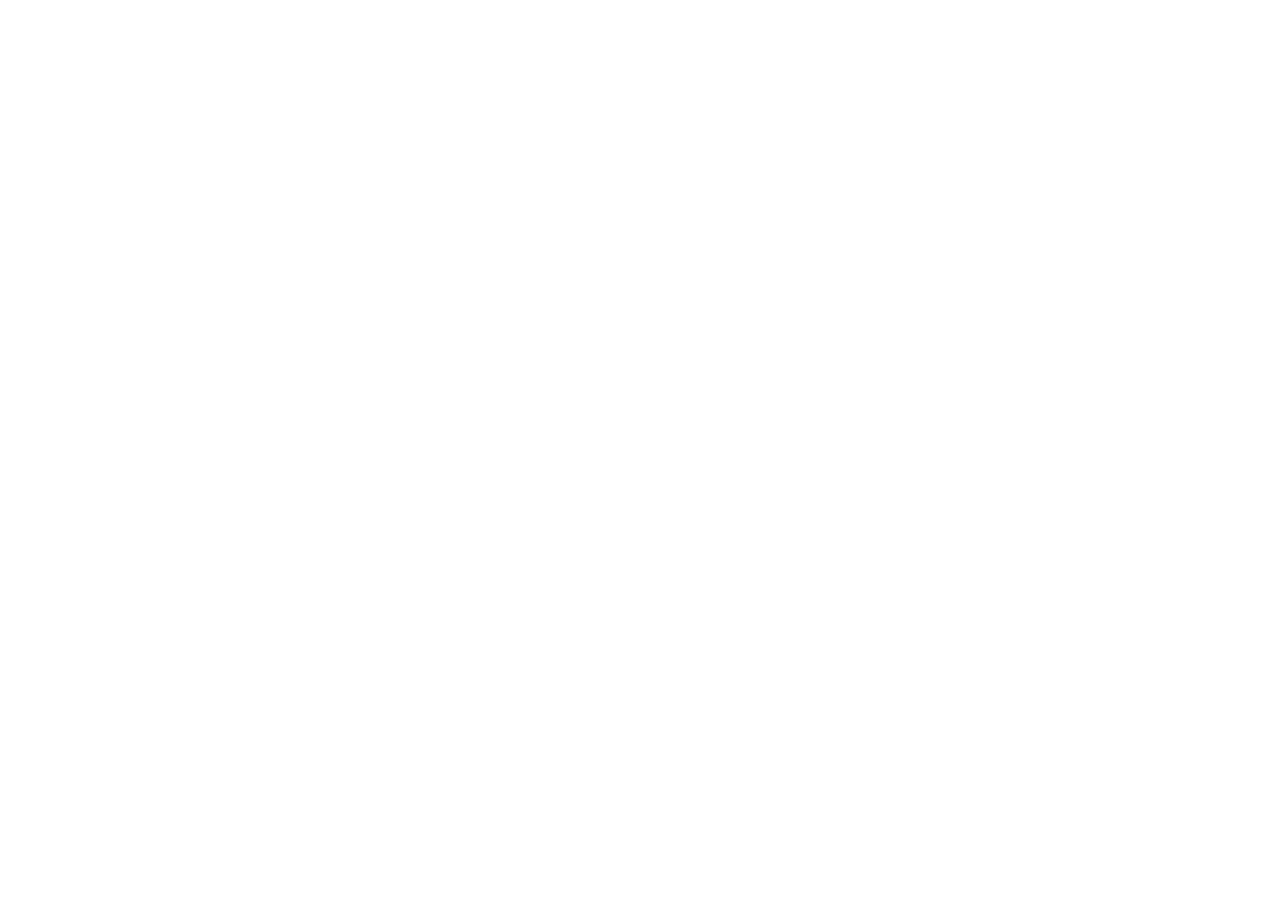
==== index.html @ 4e615907 "init projet" ====
<!DOCTYPE html>
<html lang="en">
<head>
    <meta charset="UTF-8">
    <meta http-equiv="X-UA-Compatible" content="IE=edge">
    <meta name="viewport" content="width=device-width, initial-scale=1.0">
    <title>Document</title>
</head>
<body>
    
</body>
</html>
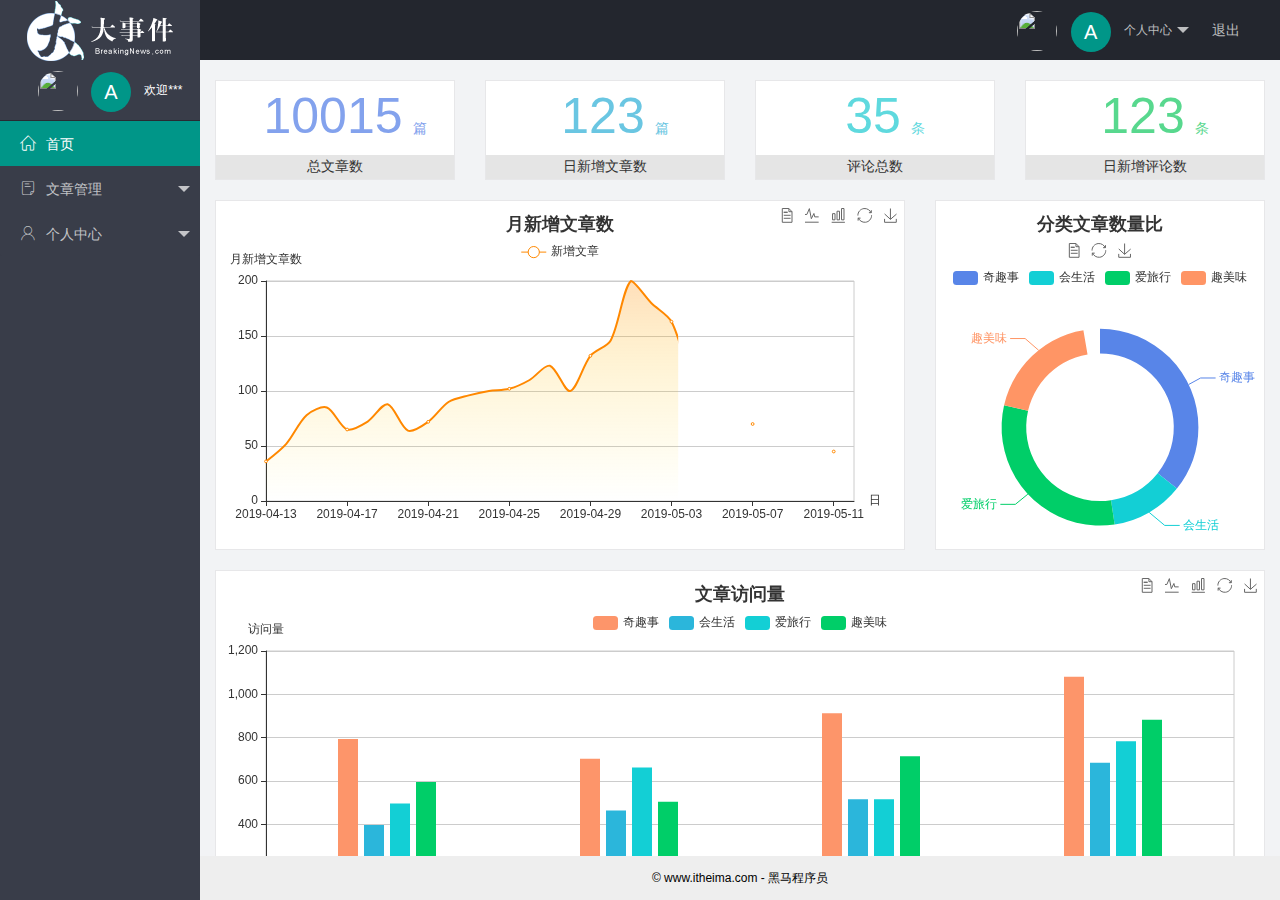
==== commit 526963a8: "完成了主页功能的开发" ====
--- a/index.html
+++ b/index.html
@@ -1,12 +1,103 @@
 <!DOCTYPE html>
 <html lang="en">
+
 <head>
     <meta charset="UTF-8">
     <meta http-equiv="X-UA-Compatible" content="IE=edge">
     <meta name="viewport" content="width=device-width, initial-scale=1.0">
-    <title>Document</title>
+    <title>后台主页</title>
+    <link rel="stylesheet" href="./素材/assets/lib/layui/css/layui.css">
+    <link rel="stylesheet" href="./素材/assets/fonts/iconfont.css">
+    <link rel="stylesheet" href="./素材/assets/css/index.css">
 </head>
+
 <body>
-    
+    <div class="layui-layout layui-layout-admin">
+        <div class="layui-header">
+            <div class="layui-logo layui-hide-xs layui-bg-black">
+                <img src="./素材/assets/images/logo.png" alt="">
+            </div>
+            <!-- 头部区域（可配合layui 已有的水平导航） -->
+            <ul class="layui-nav layui-layout-left">
+                <!-- 移动端显示 -->
+                <li class="layui-nav-item layui-show-xs-inline-block layui-hide-sm" lay-header-event="menuLeft">
+                    <i class="layui-icon layui-icon-spread-left"></i>
+                </li>
+
+            </ul>
+            <ul class="layui-nav layui-layout-right">
+                <li class="layui-nav-item layui-hide layui-show-md-inline-block">
+
+                    <a href="javascript:;" class="username">
+                        <img src="http://c.hiphotos.baidu.com/image/pic/item/9c16fdfaaf51f3de1e296fa390eef01f3b29795a.jpg"
+                            class="layui-nav-img" />
+                            <span class="text-avatar">A</span>
+                        个人中心
+                    </a>
+                    <dl class="layui-nav-child">
+                        <dd><a href="">基本资料</a></dd>
+                        <dd><a href="">更换头像</a></dd>
+                        <dd><a href="">重置密码</a></dd>
+                    </dl>
+                </li>
+                <li class="layui-nav-item" lay-header-event="menuRight" lay-unselect>
+                    <a href="javascript:;" id="btnLogout">
+                        退出
+                    </a>
+                </li>
+            </ul>
+        </div>
+
+        <div class="layui-side layui-bg-black">
+            <div class="layui-side-scroll">
+
+                <div  class="username">
+                    <img src="http://c.hiphotos.baidu.com/image/pic/item/9c16fdfaaf51f3de1e296fa390eef01f3b29795a.jpg"
+                        class="layui-nav-img" />
+                        <span class="text-avatar">A</span>
+                   <span id="welcome">欢迎***</span>
+                </div>
+                <!-- 左侧导航区域（可配合layui已有的垂直导航） -->
+                <ul class="layui-nav layui-nav-tree" lay-shrink="all">
+                    <li class="layui-nav-item layui-this"><a href="./素材/home/dashboard.html" target="fm"> <span
+                                class="iconfont icon-home"></span>首页</a></li>
+                    <li class="layui-nav-item ">
+                        <a class="" href="javascript:;"><span class="iconfont icon-16"></span>文章管理</a>
+                        <dl class="layui-nav-child">
+                            <dd><a href="javascript:;"><i class="layui-icon layui-icon-app"></i>文章类别</a></dd>
+                            <dd><a href="javascript:;"><i class="layui-icon layui-icon-app"></i>文章列表</a></dd>
+                            <dd><a href="javascript:;"><i class="layui-icon layui-icon-app"></i>发表文章</a></dd>
+                        </dl>
+                    </li>
+                    <li class="layui-nav-item">
+                        <a href="javascript:;"> <span class="iconfont icon-user"></span>个人中心</a>
+                        <dl class="layui-nav-child">
+                            <dd><a href="javascript:;"><i class="layui-icon layui-icon-app"></i>基本资料</a></dd>
+                            <dd><a href="javascript:;"><i class="layui-icon layui-icon-app"></i>更换头像</a></dd>
+                            <dd><a href="javascript:;"><i class="layui-icon layui-icon-app"></i>重置密码</a></dd>
+                        </dl>
+                    </li>
+
+
+                </ul>
+            </div>
+        </div>
+
+        <div class="layui-body">
+            <!-- 内容主体区域 -->
+            <iframe name="fm" src="./素材/home/dashboard.html" frameborder="0"></iframe>
+        </div>
+
+        <div class="layui-footer">
+            <!-- 底部固定区域 -->
+            © www.itheima.com - 黑马程序员
+        </div>
+    </div>
+
+    <script src="./素材/assets/lib/layui/layui.all.js"></script>
+    <script src="./素材/assets/lib/jquery.js"></script>
+    <script src="./素材/assets/js/baseAPI.js"></script>
+    <script src="./素材/assets/js/index.js"></script>
 </body>
+
 </html>--- a/素材/assets/lib/layui/css/layui.css
+++ b/素材/assets/lib/layui/css/layui.css
@@ -0,0 +1,2 @@
+/** layui-v2.5.5 MIT License By https://www.layui.com */
+ .layui-inline,img{display:inline-block;vertical-align:middle}h1,h2,h3,h4,h5,h6{font-weight:400}.layui-edge,.layui-header,.layui-inline,.layui-main{position:relative}.layui-body,.layui-edge,.layui-elip{overflow:hidden}.layui-btn,.layui-edge,.layui-inline,img{vertical-align:middle}.layui-btn,.layui-disabled,.layui-icon,.layui-unselect{-moz-user-select:none;-webkit-user-select:none;-ms-user-select:none}.layui-elip,.layui-form-checkbox span,.layui-form-pane .layui-form-label{text-overflow:ellipsis;white-space:nowrap}.layui-breadcrumb,.layui-tree-btnGroup{visibility:hidden}blockquote,body,button,dd,div,dl,dt,form,h1,h2,h3,h4,h5,h6,input,li,ol,p,pre,td,textarea,th,ul{margin:0;padding:0;-webkit-tap-highlight-color:rgba(0,0,0,0)}a:active,a:hover{outline:0}img{border:none}li{list-style:none}table{border-collapse:collapse;border-spacing:0}h4,h5,h6{font-size:100%}button,input,optgroup,option,select,textarea{font-family:inherit;font-size:inherit;font-style:inherit;font-weight:inherit;outline:0}pre{white-space:pre-wrap;white-space:-moz-pre-wrap;white-space:-pre-wrap;white-space:-o-pre-wrap;word-wrap:break-word}body{line-height:24px;font:14px Helvetica Neue,Helvetica,PingFang SC,Tahoma,Arial,sans-serif}hr{height:1px;margin:10px 0;border:0;clear:both}a{color:#333;text-decoration:none}a:hover{color:#777}a cite{font-style:normal;*cursor:pointer}.layui-border-box,.layui-border-box *{box-sizing:border-box}.layui-box,.layui-box *{box-sizing:content-box}.layui-clear{clear:both;*zoom:1}.layui-clear:after{content:'\20';clear:both;*zoom:1;display:block;height:0}.layui-inline{*display:inline;*zoom:1}.layui-edge{display:inline-block;width:0;height:0;border-width:6px;border-style:dashed;border-color:transparent}.layui-edge-top{top:-4px;border-bottom-color:#999;border-bottom-style:solid}.layui-edge-right{border-left-color:#999;border-left-style:solid}.layui-edge-bottom{top:2px;border-top-color:#999;border-top-style:solid}.layui-edge-left{border-right-color:#999;border-right-style:solid}.layui-disabled,.layui-disabled:hover{color:#d2d2d2!important;cursor:not-allowed!important}.layui-circle{border-radius:100%}.layui-show{display:block!important}.layui-hide{display:none!important}@font-face{font-family:layui-icon;src:url(../font/iconfont.eot?v=250);src:url(../font/iconfont.eot?v=250#iefix) format('embedded-opentype'),url(../font/iconfont.woff2?v=250) format('woff2'),url(../font/iconfont.woff?v=250) format('woff'),url(../font/iconfont.ttf?v=250) format('truetype'),url(../font/iconfont.svg?v=250#layui-icon) format('svg')}.layui-icon{font-family:layui-icon!important;font-size:16px;font-style:normal;-webkit-font-smoothing:antialiased;-moz-osx-font-smoothing:grayscale}.layui-icon-reply-fill:before{content:"\e611"}.layui-icon-set-fill:before{content:"\e614"}.layui-icon-menu-fill:before{content:"\e60f"}.layui-icon-search:before{content:"\e615"}.layui-icon-share:before{content:"\e641"}.layui-icon-set-sm:before{content:"\e620"}.layui-icon-engine:before{content:"\e628"}.layui-icon-close:before{content:"\1006"}.layui-icon-close-fill:before{content:"\1007"}.layui-icon-chart-screen:before{content:"\e629"}.layui-icon-star:before{content:"\e600"}.layui-icon-circle-dot:before{content:"\e617"}.layui-icon-chat:before{content:"\e606"}.layui-icon-release:before{content:"\e609"}.layui-icon-list:before{content:"\e60a"}.layui-icon-chart:before{content:"\e62c"}.layui-icon-ok-circle:before{content:"\1005"}.layui-icon-layim-theme:before{content:"\e61b"}.layui-icon-table:before{content:"\e62d"}.layui-icon-right:before{content:"\e602"}.layui-icon-left:before{content:"\e603"}.layui-icon-cart-simple:before{content:"\e698"}.layui-icon-face-cry:before{content:"\e69c"}.layui-icon-face-smile:before{content:"\e6af"}.layui-icon-survey:before{content:"\e6b2"}.layui-icon-tree:before{content:"\e62e"}.layui-icon-upload-circle:before{content:"\e62f"}.layui-icon-add-circle:before{content:"\e61f"}.layui-icon-download-circle:before{content:"\e601"}.layui-icon-templeate-1:before{content:"\e630"}.layui-icon-util:before{content:"\e631"}.layui-icon-face-surprised:before{content:"\e664"}.layui-icon-edit:before{content:"\e642"}.layui-icon-speaker:before{content:"\e645"}.layui-icon-down:before{content:"\e61a"}.layui-icon-file:before{content:"\e621"}.layui-icon-layouts:before{content:"\e632"}.layui-icon-rate-half:before{content:"\e6c9"}.layui-icon-add-circle-fine:before{content:"\e608"}.layui-icon-prev-circle:before{content:"\e633"}.layui-icon-read:before{content:"\e705"}.layui-icon-404:before{content:"\e61c"}.layui-icon-carousel:before{content:"\e634"}.layui-icon-help:before{content:"\e607"}.layui-icon-code-circle:before{content:"\e635"}.layui-icon-water:before{content:"\e636"}.layui-icon-username:before{content:"\e66f"}.layui-icon-find-fill:before{content:"\e670"}.layui-icon-about:before{content:"\e60b"}.layui-icon-location:before{content:"\e715"}.layui-icon-up:before{content:"\e619"}.layui-icon-pause:before{content:"\e651"}.layui-icon-date:before{content:"\e637"}.layui-icon-layim-uploadfile:before{content:"\e61d"}.layui-icon-delete:before{content:"\e640"}.layui-icon-play:before{content:"\e652"}.layui-icon-top:before{content:"\e604"}.layui-icon-friends:before{content:"\e612"}.layui-icon-refresh-3:before{content:"\e9aa"}.layui-icon-ok:before{content:"\e605"}.layui-icon-layer:before{content:"\e638"}.layui-icon-face-smile-fine:before{content:"\e60c"}.layui-icon-dollar:before{content:"\e659"}.layui-icon-group:before{content:"\e613"}.layui-icon-layim-download:before{content:"\e61e"}.layui-icon-picture-fine:before{content:"\e60d"}.layui-icon-link:before{content:"\e64c"}.layui-icon-diamond:before{content:"\e735"}.layui-icon-log:before{content:"\e60e"}.layui-icon-rate-solid:before{content:"\e67a"}.layui-icon-fonts-del:before{content:"\e64f"}.layui-icon-unlink:before{content:"\e64d"}.layui-icon-fonts-clear:before{content:"\e639"}.layui-icon-triangle-r:before{content:"\e623"}.layui-icon-circle:before{content:"\e63f"}.layui-icon-radio:before{content:"\e643"}.layui-icon-align-center:before{content:"\e647"}.layui-icon-align-right:before{content:"\e648"}.layui-icon-align-left:before{content:"\e649"}.layui-icon-loading-1:before{content:"\e63e"}.layui-icon-return:before{content:"\e65c"}.layui-icon-fonts-strong:before{content:"\e62b"}.layui-icon-upload:before{content:"\e67c"}.layui-icon-dialogue:before{content:"\e63a"}.layui-icon-video:before{content:"\e6ed"}.layui-icon-headset:before{content:"\e6fc"}.layui-icon-cellphone-fine:before{content:"\e63b"}.layui-icon-add-1:before{content:"\e654"}.layui-icon-face-smile-b:before{content:"\e650"}.layui-icon-fonts-html:before{content:"\e64b"}.layui-icon-form:before{content:"\e63c"}.layui-icon-cart:before{content:"\e657"}.layui-icon-camera-fill:before{content:"\e65d"}.layui-icon-tabs:before{content:"\e62a"}.layui-icon-fonts-code:before{content:"\e64e"}.layui-icon-fire:before{content:"\e756"}.layui-icon-set:before{content:"\e716"}.layui-icon-fonts-u:before{content:"\e646"}.layui-icon-triangle-d:before{content:"\e625"}.layui-icon-tips:before{content:"\e702"}.layui-icon-picture:before{content:"\e64a"}.layui-icon-more-vertical:before{content:"\e671"}.layui-icon-flag:before{content:"\e66c"}.layui-icon-loading:before{content:"\e63d"}.layui-icon-fonts-i:before{content:"\e644"}.layui-icon-refresh-1:before{content:"\e666"}.layui-icon-rmb:before{content:"\e65e"}.layui-icon-home:before{content:"\e68e"}.layui-icon-user:before{content:"\e770"}.layui-icon-notice:before{content:"\e667"}.layui-icon-login-weibo:before{content:"\e675"}.layui-icon-voice:before{content:"\e688"}.layui-icon-upload-drag:before{content:"\e681"}.layui-icon-login-qq:before{content:"\e676"}.layui-icon-snowflake:before{content:"\e6b1"}.layui-icon-file-b:before{content:"\e655"}.layui-icon-template:before{content:"\e663"}.layui-icon-auz:before{content:"\e672"}.layui-icon-console:before{content:"\e665"}.layui-icon-app:before{content:"\e653"}.layui-icon-prev:before{content:"\e65a"}.layui-icon-website:before{content:"\e7ae"}.layui-icon-next:before{content:"\e65b"}.layui-icon-component:before{content:"\e857"}.layui-icon-more:before{content:"\e65f"}.layui-icon-login-wechat:before{content:"\e677"}.layui-icon-shrink-right:before{content:"\e668"}.layui-icon-spread-left:before{content:"\e66b"}.layui-icon-camera:before{content:"\e660"}.layui-icon-note:before{content:"\e66e"}.layui-icon-refresh:before{content:"\e669"}.layui-icon-female:before{content:"\e661"}.layui-icon-male:before{content:"\e662"}.layui-icon-password:before{content:"\e673"}.layui-icon-senior:before{content:"\e674"}.layui-icon-theme:before{content:"\e66a"}.layui-icon-tread:before{content:"\e6c5"}.layui-icon-praise:before{content:"\e6c6"}.layui-icon-star-fill:before{content:"\e658"}.layui-icon-rate:before{content:"\e67b"}.layui-icon-template-1:before{content:"\e656"}.layui-icon-vercode:before{content:"\e679"}.layui-icon-cellphone:before{content:"\e678"}.layui-icon-screen-full:before{content:"\e622"}.layui-icon-screen-restore:before{content:"\e758"}.layui-icon-cols:before{content:"\e610"}.layui-icon-export:before{content:"\e67d"}.layui-icon-print:before{content:"\e66d"}.layui-icon-slider:before{content:"\e714"}.layui-icon-addition:before{content:"\e624"}.layui-icon-subtraction:before{content:"\e67e"}.layui-icon-service:before{content:"\e626"}.layui-icon-transfer:before{content:"\e691"}.layui-main{width:1140px;margin:0 auto}.layui-header{z-index:1000;height:60px}.layui-header a:hover{transition:all .5s;-webkit-transition:all .5s}.layui-side{position:fixed;left:0;top:0;bottom:0;z-index:999;width:200px;overflow-x:hidden}.layui-side-scroll{position:relative;width:220px;height:100%;overflow-x:hidden}.layui-body{position:absolute;left:200px;right:0;top:0;bottom:0;z-index:998;width:auto;overflow-y:auto;box-sizing:border-box}.layui-layout-body{overflow:hidden}.layui-layout-admin .layui-header{background-color:#23262E}.layui-layout-admin .layui-side{top:60px;width:200px;overflow-x:hidden}.layui-layout-admin .layui-body{position:fixed;top:60px;bottom:44px}.layui-layout-admin .layui-main{width:auto;margin:0 15px}.layui-layout-admin .layui-footer{position:fixed;left:200px;right:0;bottom:0;height:44px;line-height:44px;padding:0 15px;background-color:#eee}.layui-layout-admin .layui-logo{position:absolute;left:0;top:0;width:200px;height:100%;line-height:60px;text-align:center;color:#009688;font-size:16px}.layui-layout-admin .layui-header .layui-nav{background:0 0}.layui-layout-left{position:absolute!important;left:200px;top:0}.layui-layout-right{position:absolute!important;right:0;top:0}.layui-container{position:relative;margin:0 auto;padding:0 15px;box-sizing:border-box}.layui-fluid{position:relative;margin:0 auto;padding:0 15px}.layui-row:after,.layui-row:before{content:'';display:block;clear:both}.layui-col-lg1,.layui-col-lg10,.layui-col-lg11,.layui-col-lg12,.layui-col-lg2,.layui-col-lg3,.layui-col-lg4,.layui-col-lg5,.layui-col-lg6,.layui-col-lg7,.layui-col-lg8,.layui-col-lg9,.layui-col-md1,.layui-col-md10,.layui-col-md11,.layui-col-md12,.layui-col-md2,.layui-col-md3,.layui-col-md4,.layui-col-md5,.layui-col-md6,.layui-col-md7,.layui-col-md8,.layui-col-md9,.layui-col-sm1,.layui-col-sm10,.layui-col-sm11,.layui-col-sm12,.layui-col-sm2,.layui-col-sm3,.layui-col-sm4,.layui-col-sm5,.layui-col-sm6,.layui-col-sm7,.layui-col-sm8,.layui-col-sm9,.layui-col-xs1,.layui-col-xs10,.layui-col-xs11,.layui-col-xs12,.layui-col-xs2,.layui-col-xs3,.layui-col-xs4,.layui-col-xs5,.layui-col-xs6,.layui-col-xs7,.layui-col-xs8,.layui-col-xs9{position:relative;display:block;box-sizing:border-box}.layui-col-xs1,.layui-col-xs10,.layui-col-xs11,.layui-col-xs12,.layui-col-xs2,.layui-col-xs3,.layui-col-xs4,.layui-col-xs5,.layui-col-xs6,.layui-col-xs7,.layui-col-xs8,.layui-col-xs9{float:left}.layui-col-xs1{width:8.33333333%}.layui-col-xs2{width:16.66666667%}.layui-col-xs3{width:25%}.layui-col-xs4{width:33.33333333%}.layui-col-xs5{width:41.66666667%}.layui-col-xs6{width:50%}.layui-col-xs7{width:58.33333333%}.layui-col-xs8{width:66.66666667%}.layui-col-xs9{width:75%}.layui-col-xs10{width:83.33333333%}.layui-col-xs11{width:91.66666667%}.layui-col-xs12{width:100%}.layui-col-xs-offset1{margin-left:8.33333333%}.layui-col-xs-offset2{margin-left:16.66666667%}.layui-col-xs-offset3{margin-left:25%}.layui-col-xs-offset4{margin-left:33.33333333%}.layui-col-xs-offset5{margin-left:41.66666667%}.layui-col-xs-offset6{margin-left:50%}.layui-col-xs-offset7{margin-left:58.33333333%}.layui-col-xs-offset8{margin-left:66.66666667%}.layui-col-xs-offset9{margin-left:75%}.layui-col-xs-offset10{margin-left:83.33333333%}.layui-col-xs-offset11{margin-left:91.66666667%}.layui-col-xs-offset12{margin-left:100%}@media screen and (max-width:768px){.layui-hide-xs{display:none!important}.layui-show-xs-block{display:block!important}.layui-show-xs-inline{display:inline!important}.layui-show-xs-inline-block{display:inline-block!important}}@media screen and (min-width:768px){.layui-container{width:750px}.layui-hide-sm{display:none!important}.layui-show-sm-block{display:block!important}.layui-show-sm-inline{display:inline!important}.layui-show-sm-inline-block{display:inline-block!important}.layui-col-sm1,.layui-col-sm10,.layui-col-sm11,.layui-col-sm12,.layui-col-sm2,.layui-col-sm3,.layui-col-sm4,.layui-col-sm5,.layui-col-sm6,.layui-col-sm7,.layui-col-sm8,.layui-col-sm9{float:left}.layui-col-sm1{width:8.33333333%}.layui-col-sm2{width:16.66666667%}.layui-col-sm3{width:25%}.layui-col-sm4{width:33.33333333%}.layui-col-sm5{width:41.66666667%}.layui-col-sm6{width:50%}.layui-col-sm7{width:58.33333333%}.layui-col-sm8{width:66.66666667%}.layui-col-sm9{width:75%}.layui-col-sm10{width:83.33333333%}.layui-col-sm11{width:91.66666667%}.layui-col-sm12{width:100%}.layui-col-sm-offset1{margin-left:8.33333333%}.layui-col-sm-offset2{margin-left:16.66666667%}.layui-col-sm-offset3{margin-left:25%}.layui-col-sm-offset4{margin-left:33.33333333%}.layui-col-sm-offset5{margin-left:41.66666667%}.layui-col-sm-offset6{margin-left:50%}.layui-col-sm-offset7{margin-left:58.33333333%}.layui-col-sm-offset8{margin-left:66.66666667%}.layui-col-sm-offset9{margin-left:75%}.layui-col-sm-offset10{margin-left:83.33333333%}.layui-col-sm-offset11{margin-left:91.66666667%}.layui-col-sm-offset12{margin-left:100%}}@media screen and (min-width:992px){.layui-container{width:970px}.layui-hide-md{display:none!important}.layui-show-md-block{display:block!important}.layui-show-md-inline{display:inline!important}.layui-show-md-inline-block{display:inline-block!important}.layui-col-md1,.layui-col-md10,.layui-col-md11,.layui-col-md12,.layui-col-md2,.layui-col-md3,.layui-col-md4,.layui-col-md5,.layui-col-md6,.layui-col-md7,.layui-col-md8,.layui-col-md9{float:left}.layui-col-md1{width:8.33333333%}.layui-col-md2{width:16.66666667%}.layui-col-md3{width:25%}.layui-col-md4{width:33.33333333%}.layui-col-md5{width:41.66666667%}.layui-col-md6{width:50%}.layui-col-md7{width:58.33333333%}.layui-col-md8{width:66.66666667%}.layui-col-md9{width:75%}.layui-col-md10{width:83.33333333%}.layui-col-md11{width:91.66666667%}.layui-col-md12{width:100%}.layui-col-md-offset1{margin-left:8.33333333%}.layui-col-md-offset2{margin-left:16.66666667%}.layui-col-md-offset3{margin-left:25%}.layui-col-md-offset4{margin-left:33.33333333%}.layui-col-md-offset5{margin-left:41.66666667%}.layui-col-md-offset6{margin-left:50%}.layui-col-md-offset7{margin-left:58.33333333%}.layui-col-md-offset8{margin-left:66.66666667%}.layui-col-md-offset9{margin-left:75%}.layui-col-md-offset10{margin-left:83.33333333%}.layui-col-md-offset11{margin-left:91.66666667%}.layui-col-md-offset12{margin-left:100%}}@media screen and (min-width:1200px){.layui-container{width:1170px}.layui-hide-lg{display:none!important}.layui-show-lg-block{display:block!important}.layui-show-lg-inline{display:inline!important}.layui-show-lg-inline-block{display:inline-block!important}.layui-col-lg1,.layui-col-lg10,.layui-col-lg11,.layui-col-lg12,.layui-col-lg2,.layui-col-lg3,.layui-col-lg4,.layui-col-lg5,.layui-col-lg6,.layui-col-lg7,.layui-col-lg8,.layui-col-lg9{float:left}.layui-col-lg1{width:8.33333333%}.layui-col-lg2{width:16.66666667%}.layui-col-lg3{width:25%}.layui-col-lg4{width:33.33333333%}.layui-col-lg5{width:41.66666667%}.layui-col-lg6{width:50%}.layui-col-lg7{width:58.33333333%}.layui-col-lg8{width:66.66666667%}.layui-col-lg9{width:75%}.layui-col-lg10{width:83.33333333%}.layui-col-lg11{width:91.66666667%}.layui-col-lg12{width:100%}.layui-col-lg-offset1{margin-left:8.33333333%}.layui-col-lg-offset2{margin-left:16.66666667%}.layui-col-lg-offset3{margin-left:25%}.layui-col-lg-offset4{margin-left:33.33333333%}.layui-col-lg-offset5{margin-left:41.66666667%}.layui-col-lg-offset6{margin-left:50%}.layui-col-lg-offset7{margin-left:58.33333333%}.layui-col-lg-offset8{margin-left:66.66666667%}.layui-col-lg-offset9{margin-left:75%}.layui-col-lg-offset10{margin-left:83.33333333%}.layui-col-lg-offset11{margin-left:91.66666667%}.layui-col-lg-offset12{margin-left:100%}}.layui-col-space1{margin:-.5px}.layui-col-space1>*{padding:.5px}.layui-col-space3{margin:-1.5px}.layui-col-space3>*{padding:1.5px}.layui-col-space5{margin:-2.5px}.layui-col-space5>*{padding:2.5px}.layui-col-space8{margin:-3.5px}.layui-col-space8>*{padding:3.5px}.layui-col-space10{margin:-5px}.layui-col-space10>*{padding:5px}.layui-col-space12{margin:-6px}.layui-col-space12>*{padding:6px}.layui-col-space15{margin:-7.5px}.layui-col-space15>*{padding:7.5px}.layui-col-space18{margin:-9px}.layui-col-space18>*{padding:9px}.layui-col-space20{margin:-10px}.layui-col-space20>*{padding:10px}.layui-col-space22{margin:-11px}.layui-col-space22>*{padding:11px}.layui-col-space25{margin:-12.5px}.layui-col-space25>*{padding:12.5px}.layui-col-space30{margin:-15px}.layui-col-space30>*{padding:15px}.layui-btn,.layui-input,.layui-select,.layui-textarea,.layui-upload-button{outline:0;-webkit-appearance:none;transition:all .3s;-webkit-transition:all .3s;box-sizing:border-box}.layui-elem-quote{margin-bottom:10px;padding:15px;line-height:22px;border-left:5px solid #009688;border-radius:0 2px 2px 0;background-color:#f2f2f2}.layui-quote-nm{border-style:solid;border-width:1px 1px 1px 5px;background:0 0}.layui-elem-field{margin-bottom:10px;padding:0;border-width:1px;border-style:solid}.layui-elem-field legend{margin-left:20px;padding:0 10px;font-size:20px;font-weight:300}.layui-field-title{margin:10px 0 20px;border-width:1px 0 0}.layui-field-box{padding:10px 15px}.layui-field-title .layui-field-box{padding:10px 0}.layui-progress{position:relative;height:6px;border-radius:20px;background-color:#e2e2e2}.layui-progress-bar{position:absolute;left:0;top:0;width:0;max-width:100%;height:6px;border-radius:20px;text-align:right;background-color:#5FB878;transition:all .3s;-webkit-transition:all .3s}.layui-progress-big,.layui-progress-big .layui-progress-bar{height:18px;line-height:18px}.layui-progress-text{position:relative;top:-20px;line-height:18px;font-size:12px;color:#666}.layui-progress-big .layui-progress-text{position:static;padding:0 10px;color:#fff}.layui-collapse{border-width:1px;border-style:solid;border-radius:2px}.layui-colla-content,.layui-colla-item{border-top-width:1px;border-top-style:solid}.layui-colla-item:first-child{border-top:none}.layui-colla-title{position:relative;height:42px;line-height:42px;padding:0 15px 0 35px;color:#333;background-color:#f2f2f2;cursor:pointer;font-size:14px;overflow:hidden}.layui-colla-content{display:none;padding:10px 15px;line-height:22px;color:#666}.layui-colla-icon{position:absolute;left:15px;top:0;font-size:14px}.layui-card{margin-bottom:15px;border-radius:2px;background-color:#fff;box-shadow:0 1px 2px 0 rgba(0,0,0,.05)}.layui-card:last-child{margin-bottom:0}.layui-card-header{position:relative;height:42px;line-height:42px;padding:0 15px;border-bottom:1px solid #f6f6f6;color:#333;border-radius:2px 2px 0 0;font-size:14px}.layui-bg-black,.layui-bg-blue,.layui-bg-cyan,.layui-bg-green,.layui-bg-orange,.layui-bg-red{color:#fff!important}.layui-card-body{position:relative;padding:10px 15px;line-height:24px}.layui-card-body[pad15]{padding:15px}.layui-card-body[pad20]{padding:20px}.layui-card-body .layui-table{margin:5px 0}.layui-card .layui-tab{margin:0}.layui-panel-window{position:relative;padding:15px;border-radius:0;border-top:5px solid #E6E6E6;background-color:#fff}.layui-auxiliar-moving{position:fixed;left:0;right:0;top:0;bottom:0;width:100%;height:100%;background:0 0;z-index:9999999999}.layui-form-label,.layui-form-mid,.layui-form-select,.layui-input-block,.layui-input-inline,.layui-textarea{position:relative}.layui-bg-red{background-color:#FF5722!important}.layui-bg-orange{background-color:#FFB800!important}.layui-bg-green{background-color:#009688!important}.layui-bg-cyan{background-color:#2F4056!important}.layui-bg-blue{background-color:#1E9FFF!important}.layui-bg-black{background-color:#393D49!important}.layui-bg-gray{background-color:#eee!important;color:#666!important}.layui-badge-rim,.layui-colla-content,.layui-colla-item,.layui-collapse,.layui-elem-field,.layui-form-pane .layui-form-item[pane],.layui-form-pane .layui-form-label,.layui-input,.layui-layedit,.layui-layedit-tool,.layui-quote-nm,.layui-select,.layui-tab-bar,.layui-tab-card,.layui-tab-title,.layui-tab-title .layui-this:after,.layui-textarea{border-color:#e6e6e6}.layui-timeline-item:before,hr{background-color:#e6e6e6}.layui-text{line-height:22px;font-size:14px;color:#666}.layui-text h1,.layui-text h2,.layui-text h3{font-weight:500;color:#333}.layui-text h1{font-size:30px}.layui-text h2{font-size:24px}.layui-text h3{font-size:18px}.layui-text a:not(.layui-btn){color:#01AAED}.layui-text a:not(.layui-btn):hover{text-decoration:underline}.layui-text ul{padding:5px 0 5px 15px}.layui-text ul li{margin-top:5px;list-style-type:disc}.layui-text em,.layui-word-aux{color:#999!important;padding:0 5px!important}.layui-btn{display:inline-block;height:38px;line-height:38px;padding:0 18px;background-color:#009688;color:#fff;white-space:nowrap;text-align:center;font-size:14px;border:none;border-radius:2px;cursor:pointer}.layui-btn:hover{opacity:.8;filter:alpha(opacity=80);color:#fff}.layui-btn:active{opacity:1;filter:alpha(opacity=100)}.layui-btn+.layui-btn{margin-left:10px}.layui-btn-container{font-size:0}.layui-btn-container .layui-btn{margin-right:10px;margin-bottom:10px}.layui-btn-container .layui-btn+.layui-btn{margin-left:0}.layui-table .layui-btn-container .layui-btn{margin-bottom:9px}.layui-btn-radius{border-radius:100px}.layui-btn .layui-icon{margin-right:3px;font-size:18px;vertical-align:bottom;vertical-align:middle\9}.layui-btn-primary{border:1px solid #C9C9C9;background-color:#fff;color:#555}.layui-btn-primary:hover{border-color:#009688;color:#333}.layui-btn-normal{background-color:#1E9FFF}.layui-btn-warm{background-color:#FFB800}.layui-btn-danger{background-color:#FF5722}.layui-btn-checked{background-color:#5FB878}.layui-btn-disabled,.layui-btn-disabled:active,.layui-btn-disabled:hover{border:1px solid #e6e6e6;background-color:#FBFBFB;color:#C9C9C9;cursor:not-allowed;opacity:1}.layui-btn-lg{height:44px;line-height:44px;padding:0 25px;font-size:16px}.layui-btn-sm{height:30px;line-height:30px;padding:0 10px;font-size:12px}.layui-btn-sm i{font-size:16px!important}.layui-btn-xs{height:22px;line-height:22px;padding:0 5px;font-size:12px}.layui-btn-xs i{font-size:14px!important}.layui-btn-group{display:inline-block;vertical-align:middle;font-size:0}.layui-btn-group .layui-btn{margin-left:0!important;margin-right:0!important;border-left:1px solid rgba(255,255,255,.5);border-radius:0}.layui-btn-group .layui-btn-primary{border-left:none}.layui-btn-group .layui-btn-primary:hover{border-color:#C9C9C9;color:#009688}.layui-btn-group .layui-btn:first-child{border-left:none;border-radius:2px 0 0 2px}.layui-btn-group .layui-btn-primary:first-child{border-left:1px solid #c9c9c9}.layui-btn-group .layui-btn:last-child{border-radius:0 2px 2px 0}.layui-btn-group .layui-btn+.layui-btn{margin-left:0}.layui-btn-group+.layui-btn-group{margin-left:10px}.layui-btn-fluid{width:100%}.layui-input,.layui-select,.layui-textarea{height:38px;line-height:1.3;line-height:38px\9;border-width:1px;border-style:solid;background-color:#fff;border-radius:2px}.layui-input::-webkit-input-placeholder,.layui-select::-webkit-input-placeholder,.layui-textarea::-webkit-input-placeholder{line-height:1.3}.layui-input,.layui-textarea{display:block;width:100%;padding-left:10px}.layui-input:hover,.layui-textarea:hover{border-color:#D2D2D2!important}.layui-input:focus,.layui-textarea:focus{border-color:#C9C9C9!important}.layui-textarea{min-height:100px;height:auto;line-height:20px;padding:6px 10px;resize:vertical}.layui-select{padding:0 10px}.layui-form input[type=checkbox],.layui-form input[type=radio],.layui-form select{display:none}.layui-form [lay-ignore]{display:initial}.layui-form-item{margin-bottom:15px;clear:both;*zoom:1}.layui-form-item:after{content:'\20';clear:both;*zoom:1;display:block;height:0}.layui-form-label{float:left;display:block;padding:9px 15px;width:80px;font-weight:400;line-height:20px;text-align:right}.layui-form-label-col{display:block;float:none;padding:9px 0;line-height:20px;text-align:left}.layui-form-item .layui-inline{margin-bottom:5px;margin-right:10px}.layui-input-block{margin-left:110px;min-height:36px}.layui-input-inline{display:inline-block;vertical-align:middle}.layui-form-item .layui-input-inline{float:left;width:190px;margin-right:10px}.layui-form-text .layui-input-inline{width:auto}.layui-form-mid{float:left;display:block;padding:9px 0!important;line-height:20px;margin-right:10px}.layui-form-danger+.layui-form-select .layui-input,.layui-form-danger:focus{border-color:#FF5722!important}.layui-form-select .layui-input{padding-right:30px;cursor:pointer}.layui-form-select .layui-edge{position:absolute;right:10px;top:50%;margin-top:-3px;cursor:pointer;border-width:6px;border-top-color:#c2c2c2;border-top-style:solid;transition:all .3s;-webkit-transition:all .3s}.layui-form-select dl{display:none;position:absolute;left:0;top:42px;padding:5px 0;z-index:899;min-width:100%;border:1px solid #d2d2d2;max-height:300px;overflow-y:auto;background-color:#fff;border-radius:2px;box-shadow:0 2px 4px rgba(0,0,0,.12);box-sizing:border-box}.layui-form-select dl dd,.layui-form-select dl dt{padding:0 10px;line-height:36px;white-space:nowrap;overflow:hidden;text-overflow:ellipsis}.layui-form-select dl dt{font-size:12px;color:#999}.layui-form-select dl dd{cursor:pointer}.layui-form-select dl dd:hover{background-color:#f2f2f2;-webkit-transition:.5s all;transition:.5s all}.layui-form-select .layui-select-group dd{padding-left:20px}.layui-form-select dl dd.layui-select-tips{padding-left:10px!important;color:#999}.layui-form-select dl dd.layui-this{background-color:#5FB878;color:#fff}.layui-form-checkbox,.layui-form-select dl dd.layui-disabled{background-color:#fff}.layui-form-selected dl{display:block}.layui-form-checkbox,.layui-form-checkbox *,.layui-form-switch{display:inline-block;vertical-align:middle}.layui-form-selected .layui-edge{margin-top:-9px;-webkit-transform:rotate(180deg);transform:rotate(180deg);margin-top:-3px\9}:root .layui-form-selected .layui-edge{margin-top:-9px\0/IE9}.layui-form-selectup dl{top:auto;bottom:42px}.layui-select-none{margin:5px 0;text-align:center;color:#999}.layui-select-disabled .layui-disabled{border-color:#eee!important}.layui-select-disabled .layui-edge{border-top-color:#d2d2d2}.layui-form-checkbox{position:relative;height:30px;line-height:30px;margin-right:10px;padding-right:30px;cursor:pointer;font-size:0;-webkit-transition:.1s linear;transition:.1s linear;box-sizing:border-box}.layui-form-checkbox span{padding:0 10px;height:100%;font-size:14px;border-radius:2px 0 0 2px;background-color:#d2d2d2;color:#fff;overflow:hidden}.layui-form-checkbox:hover span{background-color:#c2c2c2}.layui-form-checkbox i{position:absolute;right:0;top:0;width:30px;height:28px;border:1px solid #d2d2d2;border-left:none;border-radius:0 2px 2px 0;color:#fff;font-size:20px;text-align:center}.layui-form-checkbox:hover i{border-color:#c2c2c2;color:#c2c2c2}.layui-form-checked,.layui-form-checked:hover{border-color:#5FB878}.layui-form-checked span,.layui-form-checked:hover span{background-color:#5FB878}.layui-form-checked i,.layui-form-checked:hover i{color:#5FB878}.layui-form-item .layui-form-checkbox{margin-top:4px}.layui-form-checkbox[lay-skin=primary]{height:auto!important;line-height:normal!important;min-width:18px;min-height:18px;border:none!important;margin-right:0;padding-left:28px;padding-right:0;background:0 0}.layui-form-checkbox[lay-skin=primary] span{padding-left:0;padding-right:15px;line-height:18px;background:0 0;color:#666}.layui-form-checkbox[lay-skin=primary] i{right:auto;left:0;width:16px;height:16px;line-height:16px;border:1px solid #d2d2d2;font-size:12px;border-radius:2px;background-color:#fff;-webkit-transition:.1s linear;transition:.1s linear}.layui-form-checkbox[lay-skin=primary]:hover i{border-color:#5FB878;color:#fff}.layui-form-checked[lay-skin=primary] i{border-color:#5FB878!important;background-color:#5FB878;color:#fff}.layui-checkbox-disbaled[lay-skin=primary] span{background:0 0!important;color:#c2c2c2}.layui-checkbox-disbaled[lay-skin=primary]:hover i{border-color:#d2d2d2}.layui-form-item .layui-form-checkbox[lay-skin=primary]{margin-top:10px}.layui-form-switch{position:relative;height:22px;line-height:22px;min-width:35px;padding:0 5px;margin-top:8px;border:1px solid #d2d2d2;border-radius:20px;cursor:pointer;background-color:#fff;-webkit-transition:.1s linear;transition:.1s linear}.layui-form-switch i{position:absolute;left:5px;top:3px;width:16px;height:16px;border-radius:20px;background-color:#d2d2d2;-webkit-transition:.1s linear;transition:.1s linear}.layui-form-switch em{position:relative;top:0;width:25px;margin-left:21px;padding:0!important;text-align:center!important;color:#999!important;font-style:normal!important;font-size:12px}.layui-form-onswitch{border-color:#5FB878;background-color:#5FB878}.layui-checkbox-disbaled,.layui-checkbox-disbaled i{border-color:#e2e2e2!important}.layui-form-onswitch i{left:100%;margin-left:-21px;background-color:#fff}.layui-form-onswitch em{margin-left:5px;margin-right:21px;color:#fff!important}.layui-checkbox-disbaled span{background-color:#e2e2e2!important}.layui-checkbox-disbaled:hover i{color:#fff!important}[lay-radio]{display:none}.layui-form-radio,.layui-form-radio *{display:inline-block;vertical-align:middle}.layui-form-radio{line-height:28px;margin:6px 10px 0 0;padding-right:10px;cursor:pointer;font-size:0}.layui-form-radio *{font-size:14px}.layui-form-radio>i{margin-right:8px;font-size:22px;color:#c2c2c2}.layui-form-radio>i:hover,.layui-form-radioed>i{color:#5FB878}.layui-radio-disbaled>i{color:#e2e2e2!important}.layui-form-pane .layui-form-label{width:110px;padding:8px 15px;height:38px;line-height:20px;border-width:1px;border-style:solid;border-radius:2px 0 0 2px;text-align:center;background-color:#FBFBFB;overflow:hidden;box-sizing:border-box}.layui-form-pane .layui-input-inline{margin-left:-1px}.layui-form-pane .layui-input-block{margin-left:110px;left:-1px}.layui-form-pane .layui-input{border-radius:0 2px 2px 0}.layui-form-pane .layui-form-text .layui-form-label{float:none;width:100%;border-radius:2px;box-sizing:border-box;text-align:left}.layui-form-pane .layui-form-text .layui-input-inline{display:block;margin:0;top:-1px;clear:both}.layui-form-pane .layui-form-text .layui-input-block{margin:0;left:0;top:-1px}.layui-form-pane .layui-form-text .layui-textarea{min-height:100px;border-radius:0 0 2px 2px}.layui-form-pane .layui-form-checkbox{margin:4px 0 4px 10px}.layui-form-pane .layui-form-radio,.layui-form-pane .layui-form-switch{margin-top:6px;margin-left:10px}.layui-form-pane .layui-form-item[pane]{position:relative;border-width:1px;border-style:solid}.layui-form-pane .layui-form-item[pane] .layui-form-label{position:absolute;left:0;top:0;height:100%;border-width:0 1px 0 0}.layui-form-pane .layui-form-item[pane] .layui-input-inline{margin-left:110px}@media screen and (max-width:450px){.layui-form-item .layui-form-label{text-overflow:ellipsis;overflow:hidden;white-space:nowrap}.layui-form-item .layui-inline{display:block;margin-right:0;margin-bottom:20px;clear:both}.layui-form-item .layui-inline:after{content:'\20';clear:both;display:block;height:0}.layui-form-item .layui-input-inline{display:block;float:none;left:-3px;width:auto;margin:0 0 10px 112px}.layui-form-item .layui-input-inline+.layui-form-mid{margin-left:110px;top:-5px;padding:0}.layui-form-item .layui-form-checkbox{margin-right:5px;margin-bottom:5px}}.layui-layedit{border-width:1px;border-style:solid;border-radius:2px}.layui-layedit-tool{padding:3px 5px;border-bottom-width:1px;border-bottom-style:solid;font-size:0}.layedit-tool-fixed{position:fixed;top:0;border-top:1px solid #e2e2e2}.layui-layedit-tool .layedit-tool-mid,.layui-layedit-tool .layui-icon{display:inline-block;vertical-align:middle;text-align:center;font-size:14px}.layui-layedit-tool .layui-icon{position:relative;width:32px;height:30px;line-height:30px;margin:3px 5px;color:#777;cursor:pointer;border-radius:2px}.layui-layedit-tool .layui-icon:hover{color:#393D49}.layui-layedit-tool .layui-icon:active{color:#000}.layui-layedit-tool .layedit-tool-active{background-color:#e2e2e2;color:#000}.layui-layedit-tool .layui-disabled,.layui-layedit-tool .layui-disabled:hover{color:#d2d2d2;cursor:not-allowed}.layui-layedit-tool .layedit-tool-mid{width:1px;height:18px;margin:0 10px;background-color:#d2d2d2}.layedit-tool-html{width:50px!important;font-size:30px!important}.layedit-tool-b,.layedit-tool-code,.layedit-tool-help{font-size:16px!important}.layedit-tool-d,.layedit-tool-face,.layedit-tool-image,.layedit-tool-unlink{font-size:18px!important}.layedit-tool-image input{position:absolute;font-size:0;left:0;top:0;width:100%;height:100%;opacity:.01;filter:Alpha(opacity=1);cursor:pointer}.layui-layedit-iframe iframe{display:block;width:100%}#LAY_layedit_code{overflow:hidden}.layui-laypage{display:inline-block;*display:inline;*zoom:1;vertical-align:middle;margin:10px 0;font-size:0}.layui-laypage>a:first-child,.layui-laypage>a:first-child em{border-radius:2px 0 0 2px}.layui-laypage>a:last-child,.layui-laypage>a:last-child em{border-radius:0 2px 2px 0}.layui-laypage>:first-child{margin-left:0!important}.layui-laypage>:last-child{margin-right:0!important}.layui-laypage a,.layui-laypage button,.layui-laypage input,.layui-laypage select,.layui-laypage span{border:1px solid #e2e2e2}.layui-laypage a,.layui-laypage span{display:inline-block;*display:inline;*zoom:1;vertical-align:middle;padding:0 15px;height:28px;line-height:28px;margin:0 -1px 5px 0;background-color:#fff;color:#333;font-size:12px}.layui-flow-more a *,.layui-laypage input,.layui-table-view select[lay-ignore]{display:inline-block}.layui-laypage a:hover{color:#009688}.layui-laypage em{font-style:normal}.layui-laypage .layui-laypage-spr{color:#999;font-weight:700}.layui-laypage a{text-decoration:none}.layui-laypage .layui-laypage-curr{position:relative}.layui-laypage .layui-laypage-curr em{position:relative;color:#fff}.layui-laypage .layui-laypage-curr .layui-laypage-em{position:absolute;left:-1px;top:-1px;padding:1px;width:100%;height:100%;background-color:#009688}.layui-laypage-em{border-radius:2px}.layui-laypage-next em,.layui-laypage-prev em{font-family:Sim sun;font-size:16px}.layui-laypage .layui-laypage-count,.layui-laypage .layui-laypage-limits,.layui-laypage .layui-laypage-refresh,.layui-laypage .layui-laypage-skip{margin-left:10px;margin-right:10px;padding:0;border:none}.layui-laypage .layui-laypage-limits,.layui-laypage .layui-laypage-refresh{vertical-align:top}.layui-laypage .layui-laypage-refresh i{font-size:18px;cursor:pointer}.layui-laypage select{height:22px;padding:3px;border-radius:2px;cursor:pointer}.layui-laypage .layui-laypage-skip{height:30px;line-height:30px;color:#999}.layui-laypage button,.layui-laypage input{height:30px;line-height:30px;border-radius:2px;vertical-align:top;background-color:#fff;box-sizing:border-box}.layui-laypage input{width:40px;margin:0 10px;padding:0 3px;text-align:center}.layui-laypage input:focus,.layui-laypage select:focus{border-color:#009688!important}.layui-laypage button{margin-left:10px;padding:0 10px;cursor:pointer}.layui-table,.layui-table-view{margin:10px 0}.layui-flow-more{margin:10px 0;text-align:center;color:#999;font-size:14px}.layui-flow-more a{height:32px;line-height:32px}.layui-flow-more a *{vertical-align:top}.layui-flow-more a cite{padding:0 20px;border-radius:3px;background-color:#eee;color:#333;font-style:normal}.layui-flow-more a cite:hover{opacity:.8}.layui-flow-more a i{font-size:30px;color:#737383}.layui-table{width:100%;background-color:#fff;color:#666}.layui-table tr{transition:all .3s;-webkit-transition:all .3s}.layui-table th{text-align:left;font-weight:400}.layui-table tbody tr:hover,.layui-table thead tr,.layui-table-click,.layui-table-header,.layui-table-hover,.layui-table-mend,.layui-table-patch,.layui-table-tool,.layui-table-total,.layui-table-total tr,.layui-table[lay-even] tr:nth-child(even){background-color:#f2f2f2}.layui-table td,.layui-table th,.layui-table-col-set,.layui-table-fixed-r,.layui-table-grid-down,.layui-table-header,.layui-table-page,.layui-table-tips-main,.layui-table-tool,.layui-table-total,.layui-table-view,.layui-table[lay-skin=line],.layui-table[lay-skin=row]{border-width:1px;border-style:solid;border-color:#e6e6e6}.layui-table td,.layui-table th{position:relative;padding:9px 15px;min-height:20px;line-height:20px;font-size:14px}.layui-table[lay-skin=line] td,.layui-table[lay-skin=line] th{border-width:0 0 1px}.layui-table[lay-skin=row] td,.layui-table[lay-skin=row] th{border-width:0 1px 0 0}.layui-table[lay-skin=nob] td,.layui-table[lay-skin=nob] th{border:none}.layui-table img{max-width:100px}.layui-table[lay-size=lg] td,.layui-table[lay-size=lg] th{padding:15px 30px}.layui-table-view .layui-table[lay-size=lg] .layui-table-cell{height:40px;line-height:40px}.layui-table[lay-size=sm] td,.layui-table[lay-size=sm] th{font-size:12px;padding:5px 10px}.layui-table-view .layui-table[lay-size=sm] .layui-table-cell{height:20px;line-height:20px}.layui-table[lay-data]{display:none}.layui-table-box{position:relative;overflow:hidden}.layui-table-view .layui-table{position:relative;width:auto;margin:0}.layui-table-view .layui-table[lay-skin=line]{border-width:0 1px 0 0}.layui-table-view .layui-table[lay-skin=row]{border-width:0 0 1px}.layui-table-view .layui-table td,.layui-table-view .layui-table th{padding:5px 0;border-top:none;border-left:none}.layui-table-view .layui-table th.layui-unselect .layui-table-cell span{cursor:pointer}.layui-table-view .layui-table td{cursor:default}.layui-table-view .layui-table td[data-edit=text]{cursor:text}.layui-table-view .layui-form-checkbox[lay-skin=primary] i{width:18px;height:18px}.layui-table-view .layui-form-radio{line-height:0;padding:0}.layui-table-view .layui-form-radio>i{margin:0;font-size:20px}.layui-table-init{position:absolute;left:0;top:0;width:100%;height:100%;text-align:center;z-index:110}.layui-table-init .layui-icon{position:absolute;left:50%;top:50%;margin:-15px 0 0 -15px;font-size:30px;color:#c2c2c2}.layui-table-header{border-width:0 0 1px;overflow:hidden}.layui-table-header .layui-table{margin-bottom:-1px}.layui-table-tool .layui-inline[lay-event]{position:relative;width:26px;height:26px;padding:5px;line-height:16px;margin-right:10px;text-align:center;color:#333;border:1px solid #ccc;cursor:pointer;-webkit-transition:.5s all;transition:.5s all}.layui-table-tool .layui-inline[lay-event]:hover{border:1px solid #999}.layui-table-tool-temp{padding-right:120px}.layui-table-tool-self{position:absolute;right:17px;top:10px}.layui-table-tool .layui-table-tool-self .layui-inline[lay-event]{margin:0 0 0 10px}.layui-table-tool-panel{position:absolute;top:29px;left:-1px;padding:5px 0;min-width:150px;min-height:40px;border:1px solid #d2d2d2;text-align:left;overflow-y:auto;background-color:#fff;box-shadow:0 2px 4px rgba(0,0,0,.12)}.layui-table-cell,.layui-table-tool-panel li{overflow:hidden;text-overflow:ellipsis;white-space:nowrap}.layui-table-tool-panel li{padding:0 10px;line-height:30px;-webkit-transition:.5s all;transition:.5s all}.layui-table-tool-panel li .layui-form-checkbox[lay-skin=primary]{width:100%;padding-left:28px}.layui-table-tool-panel li:hover{background-color:#f2f2f2}.layui-table-tool-panel li .layui-form-checkbox[lay-skin=primary] i{position:absolute;left:0;top:0}.layui-table-tool-panel li .layui-form-checkbox[lay-skin=primary] span{padding:0}.layui-table-tool .layui-table-tool-self .layui-table-tool-panel{left:auto;right:-1px}.layui-table-col-set{position:absolute;right:0;top:0;width:20px;height:100%;border-width:0 0 0 1px;background-color:#fff}.layui-table-sort{width:10px;height:20px;margin-left:5px;cursor:pointer!important}.layui-table-sort .layui-edge{position:absolute;left:5px;border-width:5px}.layui-table-sort .layui-table-sort-asc{top:3px;border-top:none;border-bottom-style:solid;border-bottom-color:#b2b2b2}.layui-table-sort .layui-table-sort-asc:hover{border-bottom-color:#666}.layui-table-sort .layui-table-sort-desc{bottom:5px;border-bottom:none;border-top-style:solid;border-top-color:#b2b2b2}.layui-table-sort .layui-table-sort-desc:hover{border-top-color:#666}.layui-table-sort[lay-sort=asc] .layui-table-sort-asc{border-bottom-color:#000}.layui-table-sort[lay-sort=desc] .layui-table-sort-desc{border-top-color:#000}.layui-table-cell{height:28px;line-height:28px;padding:0 15px;position:relative;box-sizing:border-box}.layui-table-cell .layui-form-checkbox[lay-skin=primary]{top:-1px;padding:0}.layui-table-cell .layui-table-link{color:#01AAED}.laytable-cell-checkbox,.laytable-cell-numbers,.laytable-cell-radio,.laytable-cell-space{padding:0;text-align:center}.layui-table-body{position:relative;overflow:auto;margin-right:-1px;margin-bottom:-1px}.layui-table-body .layui-none{line-height:26px;padding:15px;text-align:center;color:#999}.layui-table-fixed{position:absolute;left:0;top:0;z-index:101}.layui-table-fixed .layui-table-body{overflow:hidden}.layui-table-fixed-l{box-shadow:0 -1px 8px rgba(0,0,0,.08)}.layui-table-fixed-r{left:auto;right:-1px;border-width:0 0 0 1px;box-shadow:-1px 0 8px rgba(0,0,0,.08)}.layui-table-fixed-r .layui-table-header{position:relative;overflow:visible}.layui-table-mend{position:absolute;right:-49px;top:0;height:100%;width:50px}.layui-table-tool{position:relative;z-index:890;width:100%;min-height:50px;line-height:30px;padding:10px 15px;border-width:0 0 1px}.layui-table-tool .layui-btn-container{margin-bottom:-10px}.layui-table-page,.layui-table-total{border-width:1px 0 0;margin-bottom:-1px;overflow:hidden}.layui-table-page{position:relative;width:100%;padding:7px 7px 0;height:41px;font-size:12px;white-space:nowrap}.layui-table-page>div{height:26px}.layui-table-page .layui-laypage{margin:0}.layui-table-page .layui-laypage a,.layui-table-page .layui-laypage span{height:26px;line-height:26px;margin-bottom:10px;border:none;background:0 0}.layui-table-page .layui-laypage a,.layui-table-page .layui-laypage span.layui-laypage-curr{padding:0 12px}.layui-table-page .layui-laypage span{margin-left:0;padding:0}.layui-table-page .layui-laypage .layui-laypage-prev{margin-left:-7px!important}.layui-table-page .layui-laypage .layui-laypage-curr .layui-laypage-em{left:0;top:0;padding:0}.layui-table-page .layui-laypage button,.layui-table-page .layui-laypage input{height:26px;line-height:26px}.layui-table-page .layui-laypage input{width:40px}.layui-table-page .layui-laypage button{padding:0 10px}.layui-table-page select{height:18px}.layui-table-patch .layui-table-cell{padding:0;width:30px}.layui-table-edit{position:absolute;left:0;top:0;width:100%;height:100%;padding:0 14px 1px;border-radius:0;box-shadow:1px 1px 20px rgba(0,0,0,.15)}.layui-table-edit:focus{border-color:#5FB878!important}select.layui-table-edit{padding:0 0 0 10px;border-color:#C9C9C9}.layui-table-view .layui-form-checkbox,.layui-table-view .layui-form-radio,.layui-table-view .layui-form-switch{top:0;margin:0;box-sizing:content-box}.layui-table-view .layui-form-checkbox{top:-1px;height:26px;line-height:26px}.layui-table-view .layui-form-checkbox i{height:26px}.layui-table-grid .layui-table-cell{overflow:visible}.layui-table-grid-down{position:absolute;top:0;right:0;width:26px;height:100%;padding:5px 0;border-width:0 0 0 1px;text-align:center;background-color:#fff;color:#999;cursor:pointer}.layui-table-grid-down .layui-icon{position:absolute;top:50%;left:50%;margin:-8px 0 0 -8px}.layui-table-grid-down:hover{background-color:#fbfbfb}body .layui-table-tips .layui-layer-content{background:0 0;padding:0;box-shadow:0 1px 6px rgba(0,0,0,.12)}.layui-table-tips-main{margin:-44px 0 0 -1px;max-height:150px;padding:8px 15px;font-size:14px;overflow-y:scroll;background-color:#fff;color:#666}.layui-table-tips-c{position:absolute;right:-3px;top:-13px;width:20px;height:20px;padding:3px;cursor:pointer;background-color:#666;border-radius:50%;color:#fff}.layui-table-tips-c:hover{background-color:#777}.layui-table-tips-c:before{position:relative;right:-2px}.layui-upload-file{display:none!important;opacity:.01;filter:Alpha(opacity=1)}.layui-upload-drag,.layui-upload-form,.layui-upload-wrap{display:inline-block}.layui-upload-list{margin:10px 0}.layui-upload-choose{padding:0 10px;color:#999}.layui-upload-drag{position:relative;padding:30px;border:1px dashed #e2e2e2;background-color:#fff;text-align:center;cursor:pointer;color:#999}.layui-upload-drag .layui-icon{font-size:50px;color:#009688}.layui-upload-drag[lay-over]{border-color:#009688}.layui-upload-iframe{position:absolute;width:0;height:0;border:0;visibility:hidden}.layui-upload-wrap{position:relative;vertical-align:middle}.layui-upload-wrap .layui-upload-file{display:block!important;position:absolute;left:0;top:0;z-index:10;font-size:100px;width:100%;height:100%;opacity:.01;filter:Alpha(opacity=1);cursor:pointer}.layui-transfer-active,.layui-transfer-box{display:inline-block;vertical-align:middle}.layui-transfer-box,.layui-transfer-header,.layui-transfer-search{border-width:0;border-style:solid;border-color:#e6e6e6}.layui-transfer-box{position:relative;border-width:1px;width:200px;height:360px;border-radius:2px;background-color:#fff}.layui-transfer-box .layui-form-checkbox{width:100%;margin:0!important}.layui-transfer-header{height:38px;line-height:38px;padding:0 10px;border-bottom-width:1px}.layui-transfer-search{position:relative;padding:10px;border-bottom-width:1px}.layui-transfer-search .layui-input{height:32px;padding-left:30px;font-size:12px}.layui-transfer-search .layui-icon-search{position:absolute;left:20px;top:50%;margin-top:-8px;color:#666}.layui-transfer-active{margin:0 15px}.layui-transfer-active .layui-btn{display:block;margin:0;padding:0 15px;background-color:#5FB878;border-color:#5FB878;color:#fff}.layui-transfer-active .layui-btn-disabled{background-color:#FBFBFB;border-color:#e6e6e6;color:#C9C9C9}.layui-transfer-active .layui-btn:first-child{margin-bottom:15px}.layui-transfer-active .layui-btn .layui-icon{margin:0;font-size:14px!important}.layui-transfer-data{padding:5px 0;overflow:auto}.layui-transfer-data li{height:32px;line-height:32px;padding:0 10px}.layui-transfer-data li:hover{background-color:#f2f2f2;transition:.5s all}.layui-transfer-data .layui-none{padding:15px 10px;text-align:center;color:#999}.layui-nav{position:relative;padding:0 20px;background-color:#393D49;color:#fff;border-radius:2px;font-size:0;box-sizing:border-box}.layui-nav *{font-size:14px}.layui-nav .layui-nav-item{position:relative;display:inline-block;*display:inline;*zoom:1;vertical-align:middle;line-height:60px}.layui-nav .layui-nav-item a{display:block;padding:0 20px;color:#fff;color:rgba(255,255,255,.7);transition:all .3s;-webkit-transition:all .3s}.layui-nav .layui-this:after,.layui-nav-bar,.layui-nav-tree .layui-nav-itemed:after{position:absolute;left:0;top:0;width:0;height:5px;background-color:#5FB878;transition:all .2s;-webkit-transition:all .2s}.layui-nav-bar{z-index:1000}.layui-nav .layui-nav-item a:hover,.layui-nav .layui-this a{color:#fff}.layui-nav .layui-this:after{content:'';top:auto;bottom:0;width:100%}.layui-nav-img{width:30px;height:30px;margin-right:10px;border-radius:50%}.layui-nav .layui-nav-more{content:'';width:0;height:0;border-style:solid dashed dashed;border-color:#fff transparent transparent;overflow:hidden;cursor:pointer;transition:all .2s;-webkit-transition:all .2s;position:absolute;top:50%;right:3px;margin-top:-3px;border-width:6px;border-top-color:rgba(255,255,255,.7)}.layui-nav .layui-nav-mored,.layui-nav-itemed>a .layui-nav-more{margin-top:-9px;border-style:dashed dashed solid;border-color:transparent transparent #fff}.layui-nav-child{display:none;position:absolute;left:0;top:65px;min-width:100%;line-height:36px;padding:5px 0;box-shadow:0 2px 4px rgba(0,0,0,.12);border:1px solid #d2d2d2;background-color:#fff;z-index:100;border-radius:2px;white-space:nowrap}.layui-nav .layui-nav-child a{color:#333}.layui-nav .layui-nav-child a:hover{background-color:#f2f2f2;color:#000}.layui-nav-child dd{position:relative}.layui-nav .layui-nav-child dd.layui-this a,.layui-nav-child dd.layui-this{background-color:#5FB878;color:#fff}.layui-nav-child dd.layui-this:after{display:none}.layui-nav-tree{width:200px;padding:0}.layui-nav-tree .layui-nav-item{display:block;width:100%;line-height:45px}.layui-nav-tree .layui-nav-item a{position:relative;height:45px;line-height:45px;text-overflow:ellipsis;overflow:hidden;white-space:nowrap}.layui-nav-tree .layui-nav-item a:hover{background-color:#4E5465}.layui-nav-tree .layui-nav-bar{width:5px;height:0;background-color:#009688}.layui-nav-tree .layui-nav-child dd.layui-this,.layui-nav-tree .layui-nav-child dd.layui-this a,.layui-nav-tree .layui-this,.layui-nav-tree .layui-this>a,.layui-nav-tree .layui-this>a:hover{background-color:#009688;color:#fff}.layui-nav-tree .layui-this:after{display:none}.layui-nav-itemed>a,.layui-nav-tree .layui-nav-title a,.layui-nav-tree .layui-nav-title a:hover{color:#fff!important}.layui-nav-tree .layui-nav-child{position:relative;z-index:0;top:0;border:none;box-shadow:none}.layui-nav-tree .layui-nav-child a{height:40px;line-height:40px;color:#fff;color:rgba(255,255,255,.7)}.layui-nav-tree .layui-nav-child,.layui-nav-tree .layui-nav-child a:hover{background:0 0;color:#fff}.layui-nav-tree .layui-nav-more{right:10px}.layui-nav-itemed>.layui-nav-child{display:block;padding:0;background-color:rgba(0,0,0,.3)!important}.layui-nav-itemed>.layui-nav-child>.layui-this>.layui-nav-child{display:block}.layui-nav-side{position:fixed;top:0;bottom:0;left:0;overflow-x:hidden;z-index:999}.layui-bg-blue .layui-nav-bar,.layui-bg-blue .layui-nav-itemed:after,.layui-bg-blue .layui-this:after{background-color:#93D1FF}.layui-bg-blue .layui-nav-child dd.layui-this{background-color:#1E9FFF}.layui-bg-blue .layui-nav-itemed>a,.layui-nav-tree.layui-bg-blue .layui-nav-title a,.layui-nav-tree.layui-bg-blue .layui-nav-title a:hover{background-color:#007DDB!important}.layui-breadcrumb{font-size:0}.layui-breadcrumb>*{font-size:14px}.layui-breadcrumb a{color:#999!important}.layui-breadcrumb a:hover{color:#5FB878!important}.layui-breadcrumb a cite{color:#666;font-style:normal}.layui-breadcrumb span[lay-separator]{margin:0 10px;color:#999}.layui-tab{margin:10px 0;text-align:left!important}.layui-tab[overflow]>.layui-tab-title{overflow:hidden}.layui-tab-title{position:relative;left:0;height:40px;white-space:nowrap;font-size:0;border-bottom-width:1px;border-bottom-style:solid;transition:all .2s;-webkit-transition:all .2s}.layui-tab-title li{display:inline-block;*display:inline;*zoom:1;vertical-align:middle;font-size:14px;transition:all .2s;-webkit-transition:all .2s;position:relative;line-height:40px;min-width:65px;padding:0 15px;text-align:center;cursor:pointer}.layui-tab-title li a{display:block}.layui-tab-title .layui-this{color:#000}.layui-tab-title .layui-this:after{position:absolute;left:0;top:0;content:'';width:100%;height:41px;border-width:1px;border-style:solid;border-bottom-color:#fff;border-radius:2px 2px 0 0;box-sizing:border-box;pointer-events:none}.layui-tab-bar{position:absolute;right:0;top:0;z-index:10;width:30px;height:39px;line-height:39px;border-width:1px;border-style:solid;border-radius:2px;text-align:center;background-color:#fff;cursor:pointer}.layui-tab-bar .layui-icon{position:relative;display:inline-block;top:3px;transition:all .3s;-webkit-transition:all .3s}.layui-tab-item{display:none}.layui-tab-more{padding-right:30px;height:auto!important;white-space:normal!important}.layui-tab-more li.layui-this:after{border-bottom-color:#e2e2e2;border-radius:2px}.layui-tab-more .layui-tab-bar .layui-icon{top:-2px;top:3px\9;-webkit-transform:rotate(180deg);transform:rotate(180deg)}:root .layui-tab-more .layui-tab-bar .layui-icon{top:-2px\0/IE9}.layui-tab-content{padding:10px}.layui-tab-title li .layui-tab-close{position:relative;display:inline-block;width:18px;height:18px;line-height:20px;margin-left:8px;top:1px;text-align:center;font-size:14px;color:#c2c2c2;transition:all .2s;-webkit-transition:all .2s}.layui-tab-title li .layui-tab-close:hover{border-radius:2px;background-color:#FF5722;color:#fff}.layui-tab-brief>.layui-tab-title .layui-this{color:#009688}.layui-tab-brief>.layui-tab-more li.layui-this:after,.layui-tab-brief>.layui-tab-title .layui-this:after{border:none;border-radius:0;border-bottom:2px solid #5FB878}.layui-tab-brief[overflow]>.layui-tab-title .layui-this:after{top:-1px}.layui-tab-card{border-width:1px;border-style:solid;border-radius:2px;box-shadow:0 2px 5px 0 rgba(0,0,0,.1)}.layui-tab-card>.layui-tab-title{background-color:#f2f2f2}.layui-tab-card>.layui-tab-title li{margin-right:-1px;margin-left:-1px}.layui-tab-card>.layui-tab-title .layui-this{background-color:#fff}.layui-tab-card>.layui-tab-title .layui-this:after{border-top:none;border-width:1px;border-bottom-color:#fff}.layui-tab-card>.layui-tab-title .layui-tab-bar{height:40px;line-height:40px;border-radius:0;border-top:none;border-right:none}.layui-tab-card>.layui-tab-more .layui-this{background:0 0;color:#5FB878}.layui-tab-card>.layui-tab-more .layui-this:after{border:none}.layui-timeline{padding-left:5px}.layui-timeline-item{position:relative;padding-bottom:20px}.layui-timeline-axis{position:absolute;left:-5px;top:0;z-index:10;width:20px;height:20px;line-height:20px;background-color:#fff;color:#5FB878;border-radius:50%;text-align:center;cursor:pointer}.layui-timeline-axis:hover{color:#FF5722}.layui-timeline-item:before{content:'';position:absolute;left:5px;top:0;z-index:0;width:1px;height:100%}.layui-timeline-item:last-child:before{display:none}.layui-timeline-item:first-child:before{display:block}.layui-timeline-content{padding-left:25px}.layui-timeline-title{position:relative;margin-bottom:10px}.layui-badge,.layui-badge-dot,.layui-badge-rim{position:relative;display:inline-block;padding:0 6px;font-size:12px;text-align:center;background-color:#FF5722;color:#fff;border-radius:2px}.layui-badge{height:18px;line-height:18px}.layui-badge-dot{width:8px;height:8px;padding:0;border-radius:50%}.layui-badge-rim{height:18px;line-height:18px;border-width:1px;border-style:solid;background-color:#fff;color:#666}.layui-btn .layui-badge,.layui-btn .layui-badge-dot{margin-left:5px}.layui-nav .layui-badge,.layui-nav .layui-badge-dot{position:absolute;top:50%;margin:-8px 6px 0}.layui-tab-title .layui-badge,.layui-tab-title .layui-badge-dot{left:5px;top:-2px}.layui-carousel{position:relative;left:0;top:0;background-color:#f8f8f8}.layui-carousel>[carousel-item]{position:relative;width:100%;height:100%;overflow:hidden}.layui-carousel>[carousel-item]:before{position:absolute;content:'\e63d';left:50%;top:50%;width:100px;line-height:20px;margin:-10px 0 0 -50px;text-align:center;color:#c2c2c2;font-family:layui-icon!important;font-size:30px;font-style:normal;-webkit-font-smoothing:antialiased;-moz-osx-font-smoothing:grayscale}.layui-carousel>[carousel-item]>*{display:none;position:absolute;left:0;top:0;width:100%;height:100%;background-color:#f8f8f8;transition-duration:.3s;-webkit-transition-duration:.3s}.layui-carousel-updown>*{-webkit-transition:.3s ease-in-out up;transition:.3s ease-in-out up}.layui-carousel-arrow{display:none\9;opacity:0;position:absolute;left:10px;top:50%;margin-top:-18px;width:36px;height:36px;line-height:36px;text-align:center;font-size:20px;border:0;border-radius:50%;background-color:rgba(0,0,0,.2);color:#fff;-webkit-transition-duration:.3s;transition-duration:.3s;cursor:pointer}.layui-carousel-arrow[lay-type=add]{left:auto!important;right:10px}.layui-carousel:hover .layui-carousel-arrow[lay-type=add],.layui-carousel[lay-arrow=always] .layui-carousel-arrow[lay-type=add]{right:20px}.layui-carousel[lay-arrow=always] .layui-carousel-arrow{opacity:1;left:20px}.layui-carousel[lay-arrow=none] .layui-carousel-arrow{display:none}.layui-carousel-arrow:hover,.layui-carousel-ind ul:hover{background-color:rgba(0,0,0,.35)}.layui-carousel:hover .layui-carousel-arrow{display:block\9;opacity:1;left:20px}.layui-carousel-ind{position:relative;top:-35px;width:100%;line-height:0!important;text-align:center;font-size:0}.layui-carousel[lay-indicator=outside]{margin-bottom:30px}.layui-carousel[lay-indicator=outside] .layui-carousel-ind{top:10px}.layui-carousel[lay-indicator=outside] .layui-carousel-ind ul{background-color:rgba(0,0,0,.5)}.layui-carousel[lay-indicator=none] .layui-carousel-ind{display:none}.layui-carousel-ind ul{display:inline-block;padding:5px;background-color:rgba(0,0,0,.2);border-radius:10px;-webkit-transition-duration:.3s;transition-duration:.3s}.layui-carousel-ind li{display:inline-block;width:10px;height:10px;margin:0 3px;font-size:14px;background-color:#e2e2e2;background-color:rgba(255,255,255,.5);border-radius:50%;cursor:pointer;-webkit-transition-duration:.3s;transition-duration:.3s}.layui-carousel-ind li:hover{background-color:rgba(255,255,255,.7)}.layui-carousel-ind li.layui-this{background-color:#fff}.layui-carousel>[carousel-item]>.layui-carousel-next,.layui-carousel>[carousel-item]>.layui-carousel-prev,.layui-carousel>[carousel-item]>.layui-this{display:block}.layui-carousel>[carousel-item]>.layui-this{left:0}.layui-carousel>[carousel-item]>.layui-carousel-prev{left:-100%}.layui-carousel>[carousel-item]>.layui-carousel-next{left:100%}.layui-carousel>[carousel-item]>.layui-carousel-next.layui-carousel-left,.layui-carousel>[carousel-item]>.layui-carousel-prev.layui-carousel-right{left:0}.layui-carousel>[carousel-item]>.layui-this.layui-carousel-left{left:-100%}.layui-carousel>[carousel-item]>.layui-this.layui-carousel-right{left:100%}.layui-carousel[lay-anim=updown] .layui-carousel-arrow{left:50%!important;top:20px;margin:0 0 0 -18px}.layui-carousel[lay-anim=updown]>[carousel-item]>*,.layui-carousel[lay-anim=fade]>[carousel-item]>*{left:0!important}.layui-carousel[lay-anim=updown] .layui-carousel-arrow[lay-type=add]{top:auto!important;bottom:20px}.layui-carousel[lay-anim=updown] .layui-carousel-ind{position:absolute;top:50%;right:20px;width:auto;height:auto}.layui-carousel[lay-anim=updown] .layui-carousel-ind ul{padding:3px 5px}.layui-carousel[lay-anim=updown] .layui-carousel-ind li{display:block;margin:6px 0}.layui-carousel[lay-anim=updown]>[carousel-item]>.layui-this{top:0}.layui-carousel[lay-anim=updown]>[carousel-item]>.layui-carousel-prev{top:-100%}.layui-carousel[lay-anim=updown]>[carousel-item]>.layui-carousel-next{top:100%}.layui-carousel[lay-anim=updown]>[carousel-item]>.layui-carousel-next.layui-carousel-left,.layui-carousel[lay-anim=updown]>[carousel-item]>.layui-carousel-prev.layui-carousel-right{top:0}.layui-carousel[lay-anim=updown]>[carousel-item]>.layui-this.layui-carousel-left{top:-100%}.layui-carousel[lay-anim=updown]>[carousel-item]>.layui-this.layui-carousel-right{top:100%}.layui-carousel[lay-anim=fade]>[carousel-item]>.layui-carousel-next,.layui-carousel[lay-anim=fade]>[carousel-item]>.layui-carousel-prev{opacity:0}.layui-carousel[lay-anim=fade]>[carousel-item]>.layui-carousel-next.layui-carousel-left,.layui-carousel[lay-anim=fade]>[carousel-item]>.layui-carousel-prev.layui-carousel-right{opacity:1}.layui-carousel[lay-anim=fade]>[carousel-item]>.layui-this.layui-carousel-left,.layui-carousel[lay-anim=fade]>[carousel-item]>.layui-this.layui-carousel-right{opacity:0}.layui-fixbar{position:fixed;right:15px;bottom:15px;z-index:999999}.layui-fixbar li{width:50px;height:50px;line-height:50px;margin-bottom:1px;text-align:center;cursor:pointer;font-size:30px;background-color:#9F9F9F;color:#fff;border-radius:2px;opacity:.95}.layui-fixbar li:hover{opacity:.85}.layui-fixbar li:active{opacity:1}.layui-fixbar .layui-fixbar-top{display:none;font-size:40px}body .layui-util-face{border:none;background:0 0}body .layui-util-face .layui-layer-content{padding:0;background-color:#fff;color:#666;box-shadow:none}.layui-util-face .layui-layer-TipsG{display:none}.layui-util-face ul{position:relative;width:372px;padding:10px;border:1px solid #D9D9D9;background-color:#fff;box-shadow:0 0 20px rgba(0,0,0,.2)}.layui-util-face ul li{cursor:pointer;float:left;border:1px solid #e8e8e8;height:22px;width:26px;overflow:hidden;margin:-1px 0 0 -1px;padding:4px 2px;text-align:center}.layui-util-face ul li:hover{position:relative;z-index:2;border:1px solid #eb7350;background:#fff9ec}.layui-code{position:relative;margin:10px 0;padding:15px;line-height:20px;border:1px solid #ddd;border-left-width:6px;background-color:#F2F2F2;color:#333;font-family:Courier New;font-size:12px}.layui-rate,.layui-rate *{display:inline-block;vertical-align:middle}.layui-rate{padding:10px 5px 10px 0;font-size:0}.layui-rate li i.layui-icon{font-size:20px;color:#FFB800;margin-right:5px;transition:all .3s;-webkit-transition:all .3s}.layui-rate li i:hover{cursor:pointer;transform:scale(1.12);-webkit-transform:scale(1.12)}.layui-rate[readonly] li i:hover{cursor:default;transform:scale(1)}.layui-colorpicker{width:26px;height:26px;border:1px solid #e6e6e6;padding:5px;border-radius:2px;line-height:24px;display:inline-block;cursor:pointer;transition:all .3s;-webkit-transition:all .3s}.layui-colorpicker:hover{border-color:#d2d2d2}.layui-colorpicker.layui-colorpicker-lg{width:34px;height:34px;line-height:32px}.layui-colorpicker.layui-colorpicker-sm{width:24px;height:24px;line-height:22px}.layui-colorpicker.layui-colorpicker-xs{width:22px;height:22px;line-height:20px}.layui-colorpicker-trigger-bgcolor{display:block;background:url([data-uri]);border-radius:2px}.layui-colorpicker-trigger-span{display:block;height:100%;box-sizing:border-box;border:1px solid rgba(0,0,0,.15);border-radius:2px;text-align:center}.layui-colorpicker-trigger-i{display:inline-block;color:#FFF;font-size:12px}.layui-colorpicker-trigger-i.layui-icon-close{color:#999}.layui-colorpicker-main{position:absolute;z-index:66666666;width:280px;padding:7px;background:#FFF;border:1px solid #d2d2d2;border-radius:2px;box-shadow:0 2px 4px rgba(0,0,0,.12)}.layui-colorpicker-main-wrapper{height:180px;position:relative}.layui-colorpicker-basis{width:260px;height:100%;position:relative}.layui-colorpicker-basis-white{width:100%;height:100%;position:absolute;top:0;left:0;background:linear-gradient(90deg,#FFF,hsla(0,0%,100%,0))}.layui-colorpicker-basis-black{width:100%;height:100%;position:absolute;top:0;left:0;background:linear-gradient(0deg,#000,transparent)}.layui-colorpicker-basis-cursor{width:10px;height:10px;border:1px solid #FFF;border-radius:50%;position:absolute;top:-3px;right:-3px;cursor:pointer}.layui-colorpicker-side{position:absolute;top:0;right:0;width:12px;height:100%;background:linear-gradient(red,#FF0,#0F0,#0FF,#00F,#F0F,red)}.layui-colorpicker-side-slider{width:100%;height:5px;box-shadow:0 0 1px #888;box-sizing:border-box;background:#FFF;border-radius:1px;border:1px solid #f0f0f0;cursor:pointer;position:absolute;left:0}.layui-colorpicker-main-alpha{display:none;height:12px;margin-top:7px;background:url([data-uri])}.layui-colorpicker-alpha-bgcolor{height:100%;position:relative}.layui-colorpicker-alpha-slider{width:5px;height:100%;box-shadow:0 0 1px #888;box-sizing:border-box;background:#FFF;border-radius:1px;border:1px solid #f0f0f0;cursor:pointer;position:absolute;top:0}.layui-colorpicker-main-pre{padding-top:7px;font-size:0}.layui-colorpicker-pre{width:20px;height:20px;border-radius:2px;display:inline-block;margin-left:6px;margin-bottom:7px;cursor:pointer}.layui-colorpicker-pre:nth-child(11n+1){margin-left:0}.layui-colorpicker-pre-isalpha{background:url([data-uri])}.layui-colorpicker-pre.layui-this{box-shadow:0 0 3px 2px rgba(0,0,0,.15)}.layui-colorpicker-pre>div{height:100%;border-radius:2px}.layui-colorpicker-main-input{text-align:right;padding-top:7px}.layui-colorpicker-main-input .layui-btn-container .layui-btn{margin:0 0 0 10px}.layui-colorpicker-main-input div.layui-inline{float:left;margin-right:10px;font-size:14px}.layui-colorpicker-main-input input.layui-input{width:150px;height:30px;color:#666}.layui-slider{height:4px;background:#e2e2e2;border-radius:3px;position:relative;cursor:pointer}.layui-slider-bar{border-radius:3px;position:absolute;height:100%}.layui-slider-step{position:absolute;top:0;width:4px;height:4px;border-radius:50%;background:#FFF;-webkit-transform:translateX(-50%);transform:translateX(-50%)}.layui-slider-wrap{width:36px;height:36px;position:absolute;top:-16px;-webkit-transform:translateX(-50%);transform:translateX(-50%);z-index:10;text-align:center}.layui-slider-wrap-btn{width:12px;height:12px;border-radius:50%;background:#FFF;display:inline-block;vertical-align:middle;cursor:pointer;transition:.3s}.layui-slider-wrap:after{content:"";height:100%;display:inline-block;vertical-align:middle}.layui-slider-wrap-btn.layui-slider-hover,.layui-slider-wrap-btn:hover{transform:scale(1.2)}.layui-slider-wrap-btn.layui-disabled:hover{transform:scale(1)!important}.layui-slider-tips{position:absolute;top:-42px;z-index:66666666;white-space:nowrap;display:none;-webkit-transform:translateX(-50%);transform:translateX(-50%);color:#FFF;background:#000;border-radius:3px;height:25px;line-height:25px;padding:0 10px}.layui-slider-tips:after{content:'';position:absolute;bottom:-12px;left:50%;margin-left:-6px;width:0;height:0;border-width:6px;border-style:solid;border-color:#000 transparent transparent}.layui-slider-input{width:70px;height:32px;border:1px solid #e6e6e6;border-radius:3px;font-size:16px;line-height:32px;position:absolute;right:0;top:-15px}.layui-slider-input-btn{display:none;position:absolute;top:0;right:0;width:20px;height:100%;border-left:1px solid #d2d2d2}.layui-slider-input-btn i{cursor:pointer;position:absolute;right:0;bottom:0;width:20px;height:50%;font-size:12px;line-height:16px;text-align:center;color:#999}.layui-slider-input-btn i:first-child{top:0;border-bottom:1px solid #d2d2d2}.layui-slider-input-txt{height:100%;font-size:14px}.layui-slider-input-txt input{height:100%;border:none}.layui-slider-input-btn i:hover{color:#009688}.layui-slider-vertical{width:4px;margin-left:34px}.layui-slider-vertical .layui-slider-bar{width:4px}.layui-slider-vertical .layui-slider-step{top:auto;left:0;-webkit-transform:translateY(50%);transform:translateY(50%)}.layui-slider-vertical .layui-slider-wrap{top:auto;left:-16px;-webkit-transform:translateY(50%);transform:translateY(50%)}.layui-slider-vertical .layui-slider-tips{top:auto;left:2px}@media \0screen{.layui-slider-wrap-btn{margin-left:-20px}.layui-slider-vertical .layui-slider-wrap-btn{margin-left:0;margin-bottom:-20px}.layui-slider-vertical .layui-slider-tips{margin-left:-8px}.layui-slider>span{margin-left:8px}}.layui-tree{line-height:22px}.layui-tree .layui-form-checkbox{margin:0!important}.layui-tree-set{width:100%;position:relative}.layui-tree-pack{display:none;padding-left:20px;position:relative}.layui-tree-iconClick,.layui-tree-main{display:inline-block;vertical-align:middle}.layui-tree-line .layui-tree-pack{padding-left:27px}.layui-tree-line .layui-tree-set .layui-tree-set:after{content:'';position:absolute;top:14px;left:-9px;width:17px;height:0;border-top:1px dotted #c0c4cc}.layui-tree-entry{position:relative;padding:3px 0;height:20px;white-space:nowrap}.layui-tree-entry:hover{background-color:#eee}.layui-tree-line .layui-tree-entry:hover{background-color:rgba(0,0,0,0)}.layui-tree-line .layui-tree-entry:hover .layui-tree-txt{color:#999;text-decoration:underline;transition:.3s}.layui-tree-main{cursor:pointer;padding-right:10px}.layui-tree-line .layui-tree-set:before{content:'';position:absolute;top:0;left:-9px;width:0;height:100%;border-left:1px dotted #c0c4cc}.layui-tree-line .layui-tree-set.layui-tree-setLineShort:before{height:13px}.layui-tree-line .layui-tree-set.layui-tree-setHide:before{height:0}.layui-tree-iconClick{position:relative;height:20px;line-height:20px;margin:0 10px;color:#c0c4cc}.layui-tree-icon{height:12px;line-height:12px;width:12px;text-align:center;border:1px solid #c0c4cc}.layui-tree-iconClick .layui-icon{font-size:18px}.layui-tree-icon .layui-icon{font-size:12px;color:#666}.layui-tree-iconArrow{padding:0 5px}.layui-tree-iconArrow:after{content:'';position:absolute;left:4px;top:3px;z-index:100;width:0;height:0;border-width:5px;border-style:solid;border-color:transparent transparent transparent #c0c4cc;transition:.5s}.layui-tree-btnGroup,.layui-tree-editInput{position:relative;vertical-align:middle;display:inline-block}.layui-tree-spread>.layui-tree-entry>.layui-tree-iconClick>.layui-tree-iconArrow:after{transform:rotate(90deg) translate(3px,4px)}.layui-tree-txt{display:inline-block;vertical-align:middle;color:#555}.layui-tree-search{margin-bottom:15px;color:#666}.layui-tree-btnGroup .layui-icon{display:inline-block;vertical-align:middle;padding:0 2px;cursor:pointer}.layui-tree-btnGroup .layui-icon:hover{color:#999;transition:.3s}.layui-tree-entry:hover .layui-tree-btnGroup{visibility:visible}.layui-tree-editInput{height:20px;line-height:20px;padding:0 3px;border:none;background-color:rgba(0,0,0,.05)}.layui-tree-emptyText{text-align:center;color:#999}.layui-anim{-webkit-animation-duration:.3s;animation-duration:.3s;-webkit-animation-fill-mode:both;animation-fill-mode:both}.layui-anim.layui-icon{display:inline-block}.layui-anim-loop{-webkit-animation-iteration-count:infinite;animation-iteration-count:infinite}.layui-trans,.layui-trans a{transition:all .3s;-webkit-transition:all .3s}@-webkit-keyframes layui-rotate{from{-webkit-transform:rotate(0)}to{-webkit-transform:rotate(360deg)}}@keyframes layui-rotate{from{transform:rotate(0)}to{transform:rotate(360deg)}}.layui-anim-rotate{-webkit-animation-name:layui-rotate;animation-name:layui-rotate;-webkit-animation-duration:1s;animation-duration:1s;-webkit-animation-timing-function:linear;animation-timing-function:linear}@-webkit-keyframes layui-up{from{-webkit-transform:translate3d(0,100%,0);opacity:.3}to{-webkit-transform:translate3d(0,0,0);opacity:1}}@keyframes layui-up{from{transform:translate3d(0,100%,0);opacity:.3}to{transform:translate3d(0,0,0);opacity:1}}.layui-anim-up{-webkit-animation-name:layui-up;animation-name:layui-up}@-webkit-keyframes layui-upbit{from{-webkit-transform:translate3d(0,30px,0);opacity:.3}to{-webkit-transform:translate3d(0,0,0);opacity:1}}@keyframes layui-upbit{from{transform:translate3d(0,30px,0);opacity:.3}to{transform:translate3d(0,0,0);opacity:1}}.layui-anim-upbit{-webkit-animation-name:layui-upbit;animation-name:layui-upbit}@-webkit-keyframes layui-scale{0%{opacity:.3;-webkit-transform:scale(.5)}100%{opacity:1;-webkit-transform:scale(1)}}@keyframes layui-scale{0%{opacity:.3;-ms-transform:scale(.5);transform:scale(.5)}100%{opacity:1;-ms-transform:scale(1);transform:scale(1)}}.layui-anim-scale{-webkit-animation-name:layui-scale;animation-name:layui-scale}@-webkit-keyframes layui-scale-spring{0%{opacity:.5;-webkit-transform:scale(.5)}80%{opacity:.8;-webkit-transform:scale(1.1)}100%{opacity:1;-webkit-transform:scale(1)}}@keyframes layui-scale-spring{0%{opacity:.5;transform:scale(.5)}80%{opacity:.8;transform:scale(1.1)}100%{opacity:1;transform:scale(1)}}.layui-anim-scaleSpring{-webkit-animation-name:layui-scale-spring;animation-name:layui-scale-spring}@-webkit-keyframes layui-fadein{0%{opacity:0}100%{opacity:1}}@keyframes layui-fadein{0%{opacity:0}100%{opacity:1}}.layui-anim-fadein{-webkit-animation-name:layui-fadein;animation-name:layui-fadein}@-webkit-keyframes layui-fadeout{0%{opacity:1}100%{opacity:0}}@keyframes layui-fadeout{0%{opacity:1}100%{opacity:0}}.layui-anim-fadeout{-webkit-animation-name:layui-fadeout;animation-name:layui-fadeout}--- a/素材/assets/fonts/iconfont.css
+++ b/素材/assets/fonts/iconfont.css
@@ -0,0 +1,37 @@
+@font-face {font-family: "iconfont";
+  src: url('iconfont.eot?t=1576139966484'); /* IE9 */
+  src: url('iconfont.eot?t=1576139966484#iefix') format('embedded-opentype'), /* IE6-IE8 */
+  url('[data-uri]') format('woff2'),
+  url('iconfont.woff?t=1576139966484') format('woff'),
+  url('iconfont.ttf?t=1576139966484') format('truetype'), /* chrome, firefox, opera, Safari, Android, iOS 4.2+ */
+  url('iconfont.svg?t=1576139966484#iconfont') format('svg'); /* iOS 4.1- */
+}
+
+.iconfont {
+  font-family: "iconfont" !important;
+  font-size: 16px;
+  font-style: normal;
+  -webkit-font-smoothing: antialiased;
+  -moz-osx-font-smoothing: grayscale;
+}
+
+.icon-home:before {
+  content: "\e6a9";
+}
+
+.icon-user:before {
+  content: "\e614";
+}
+
+.icon-pinglun:before {
+  content: "\e616";
+}
+
+.icon-tuichu:before {
+  content: "\e865";
+}
+
+.icon-16:before {
+  content: "\e615";
+}
+
--- a/素材/assets/css/index.css
+++ b/素材/assets/css/index.css
@@ -0,0 +1,55 @@
+.layui-footer {
+    text-align: center;
+    font-size: 12px;
+}
+
+.iconfont {
+    margin-right: 10px;
+}
+
+.layui-icon {
+    margin-right: 10px;
+    margin-left: 20px;
+}
+
+iframe {
+    width: 100%;
+    height: 100%;
+}
+
+.layui-body {
+    overflow: hidden;
+}
+
+.username {
+    height: 60px;
+    line-height: 60px;
+    text-align: center;
+    font-size: 12px;
+    user-select: none;
+}
+
+.layui-side-scroll .username {
+    border-bottom: 1px solid #282b33;
+}
+
+.text-avatar {
+    display: inline-block;
+    width: 40px;
+    height: 40px;
+    background-color: #009688;
+    border-radius: 50%;
+    line-height: 40px;
+    text-align: center;
+    font-size: 20px;
+    color: #fff;
+    position: relative;
+    top: 5px;
+    margin-right: 10px;
+
+}
+
+.layui-nav-img {
+    width: 40px;
+    height: 40px;
+}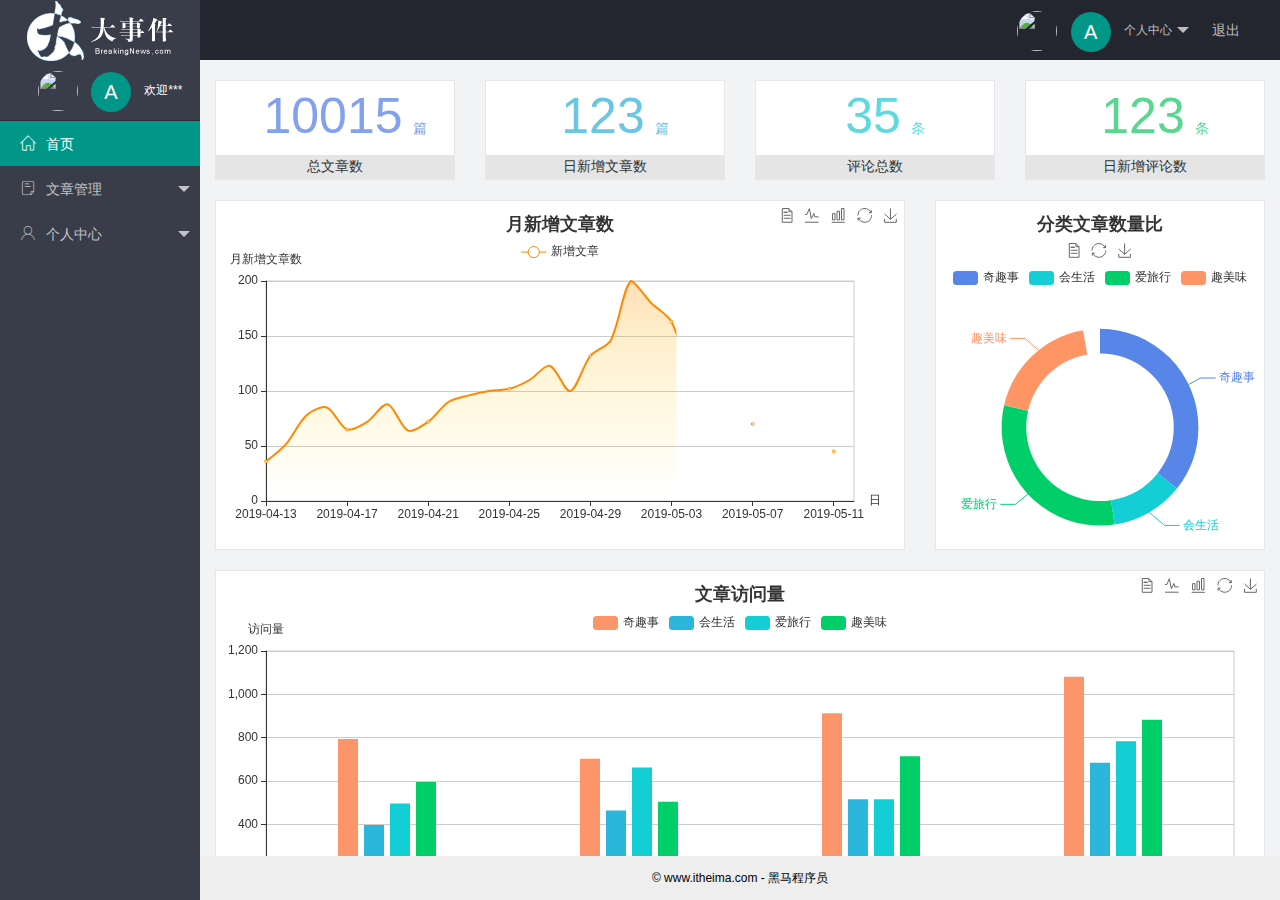
==== commit de451a7b: "完成个人中心功能的开发" ====
--- a/index.html
+++ b/index.html
@@ -31,13 +31,13 @@
                     <a href="javascript:;" class="username">
                         <img src="http://c.hiphotos.baidu.com/image/pic/item/9c16fdfaaf51f3de1e296fa390eef01f3b29795a.jpg"
                             class="layui-nav-img" />
-                            <span class="text-avatar">A</span>
+                        <span class="text-avatar">A</span>
                         个人中心
                     </a>
                     <dl class="layui-nav-child">
-                        <dd><a href="">基本资料</a></dd>
-                        <dd><a href="">更换头像</a></dd>
-                        <dd><a href="">重置密码</a></dd>
+                        <dd><a href="./素材/user/user_info.html" target="fm">基本资料</a></dd>
+                        <dd><a href="./素材/user/user_avatar.html" target="fm">更换头像</a></dd>
+                        <dd><a href="./素材/user/user_pwd.html" target="fm">重置密码</a></dd>
                     </dl>
                 </li>
                 <li class="layui-nav-item" lay-header-event="menuRight" lay-unselect>
@@ -51,11 +51,11 @@
         <div class="layui-side layui-bg-black">
             <div class="layui-side-scroll">
 
-                <div  class="username">
+                <div class="username">
                     <img src="http://c.hiphotos.baidu.com/image/pic/item/9c16fdfaaf51f3de1e296fa390eef01f3b29795a.jpg"
                         class="layui-nav-img" />
-                        <span class="text-avatar">A</span>
-                   <span id="welcome">欢迎***</span>
+                    <span class="text-avatar">A</span>
+                    <span id="welcome">欢迎***</span>
                 </div>
                 <!-- 左侧导航区域（可配合layui已有的垂直导航） -->
                 <ul class="layui-nav layui-nav-tree" lay-shrink="all">
@@ -72,9 +72,10 @@
                     <li class="layui-nav-item">
                         <a href="javascript:;"> <span class="iconfont icon-user"></span>个人中心</a>
                         <dl class="layui-nav-child">
-                            <dd><a href="javascript:;"><i class="layui-icon layui-icon-app"></i>基本资料</a></dd>
-                            <dd><a href="javascript:;"><i class="layui-icon layui-icon-app"></i>更换头像</a></dd>
-                            <dd><a href="javascript:;"><i class="layui-icon layui-icon-app"></i>重置密码</a></dd>
+                            <dd><a href="./素材/user/user_info.html" target="fm"><i
+                                        class="layui-icon layui-icon-app"></i>基本资料</a></dd>
+                            <dd><a href="./素材/user/user_avatar.html" target="fm"><i class="layui-icon layui-icon-app"></i>更换头像</a></dd>
+                            <dd><a href="./素材/user/user_pwd.html" target="fm"><i class="layui-icon layui-icon-app"></i>重置密码</a></dd>
                         </dl>
                     </li>
 
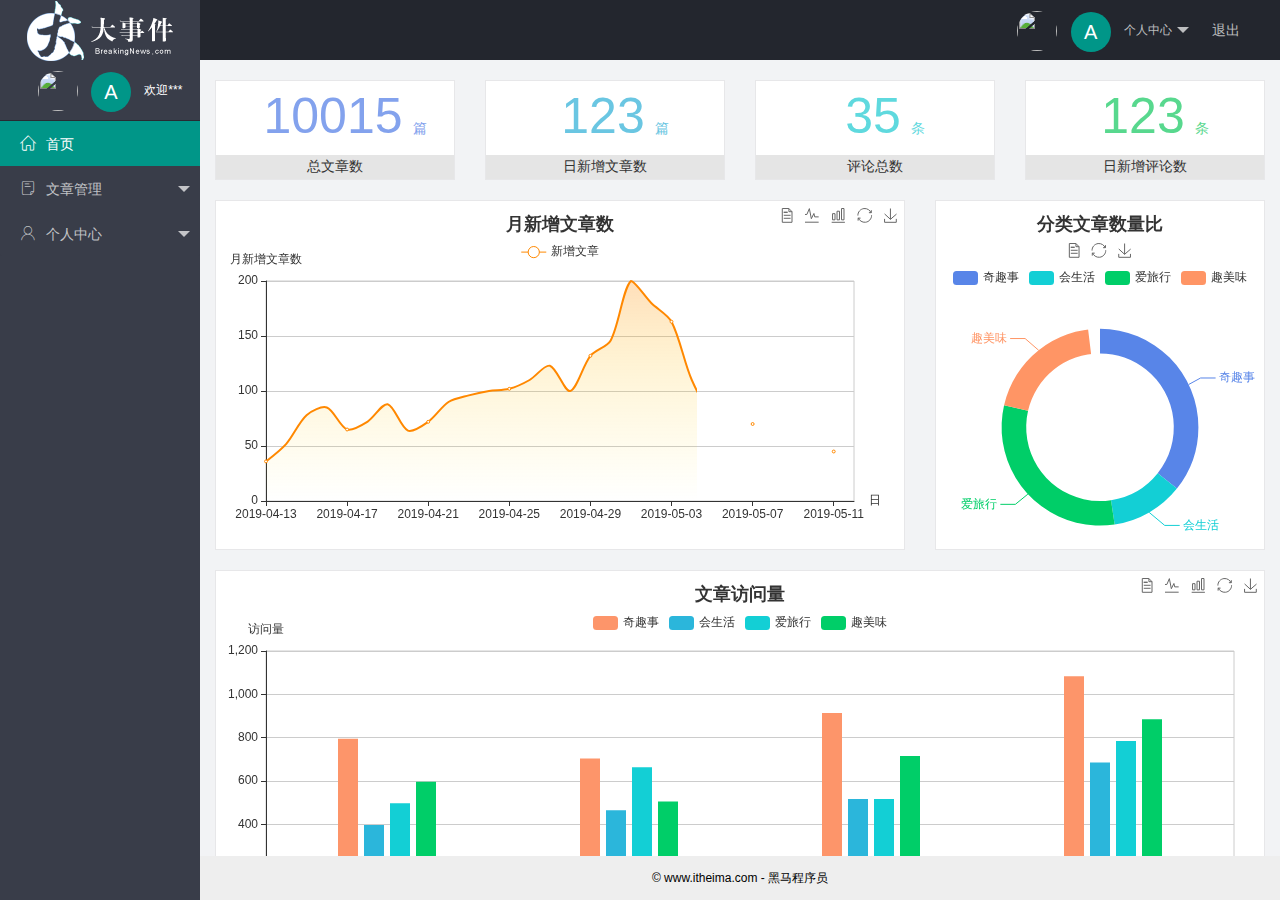
==== commit 93508ea1: "完成文章管理功能的开发" ====
--- a/index.html
+++ b/index.html
@@ -64,9 +64,9 @@
                     <li class="layui-nav-item ">
                         <a class="" href="javascript:;"><span class="iconfont icon-16"></span>文章管理</a>
                         <dl class="layui-nav-child">
-                            <dd><a href="javascript:;"><i class="layui-icon layui-icon-app"></i>文章类别</a></dd>
-                            <dd><a href="javascript:;"><i class="layui-icon layui-icon-app"></i>文章列表</a></dd>
-                            <dd><a href="javascript:;"><i class="layui-icon layui-icon-app"></i>发表文章</a></dd>
+                            <dd><a href="./素材/assets/article/art_cate.html" target="fm"><i class="layui-icon layui-icon-app"></i>文章类别</a></dd>
+                            <dd><a href="./素材/assets/article/art_list.html" target="fm"><i class="layui-icon layui-icon-app"></i>文章列表</a></dd>
+                            <dd><a href="./素材/assets/article/art_pub.html"  target="fm"><i class="layui-icon layui-icon-app"></i>发表文章</a></dd>
                         </dl>
                     </li>
                     <li class="layui-nav-item">
